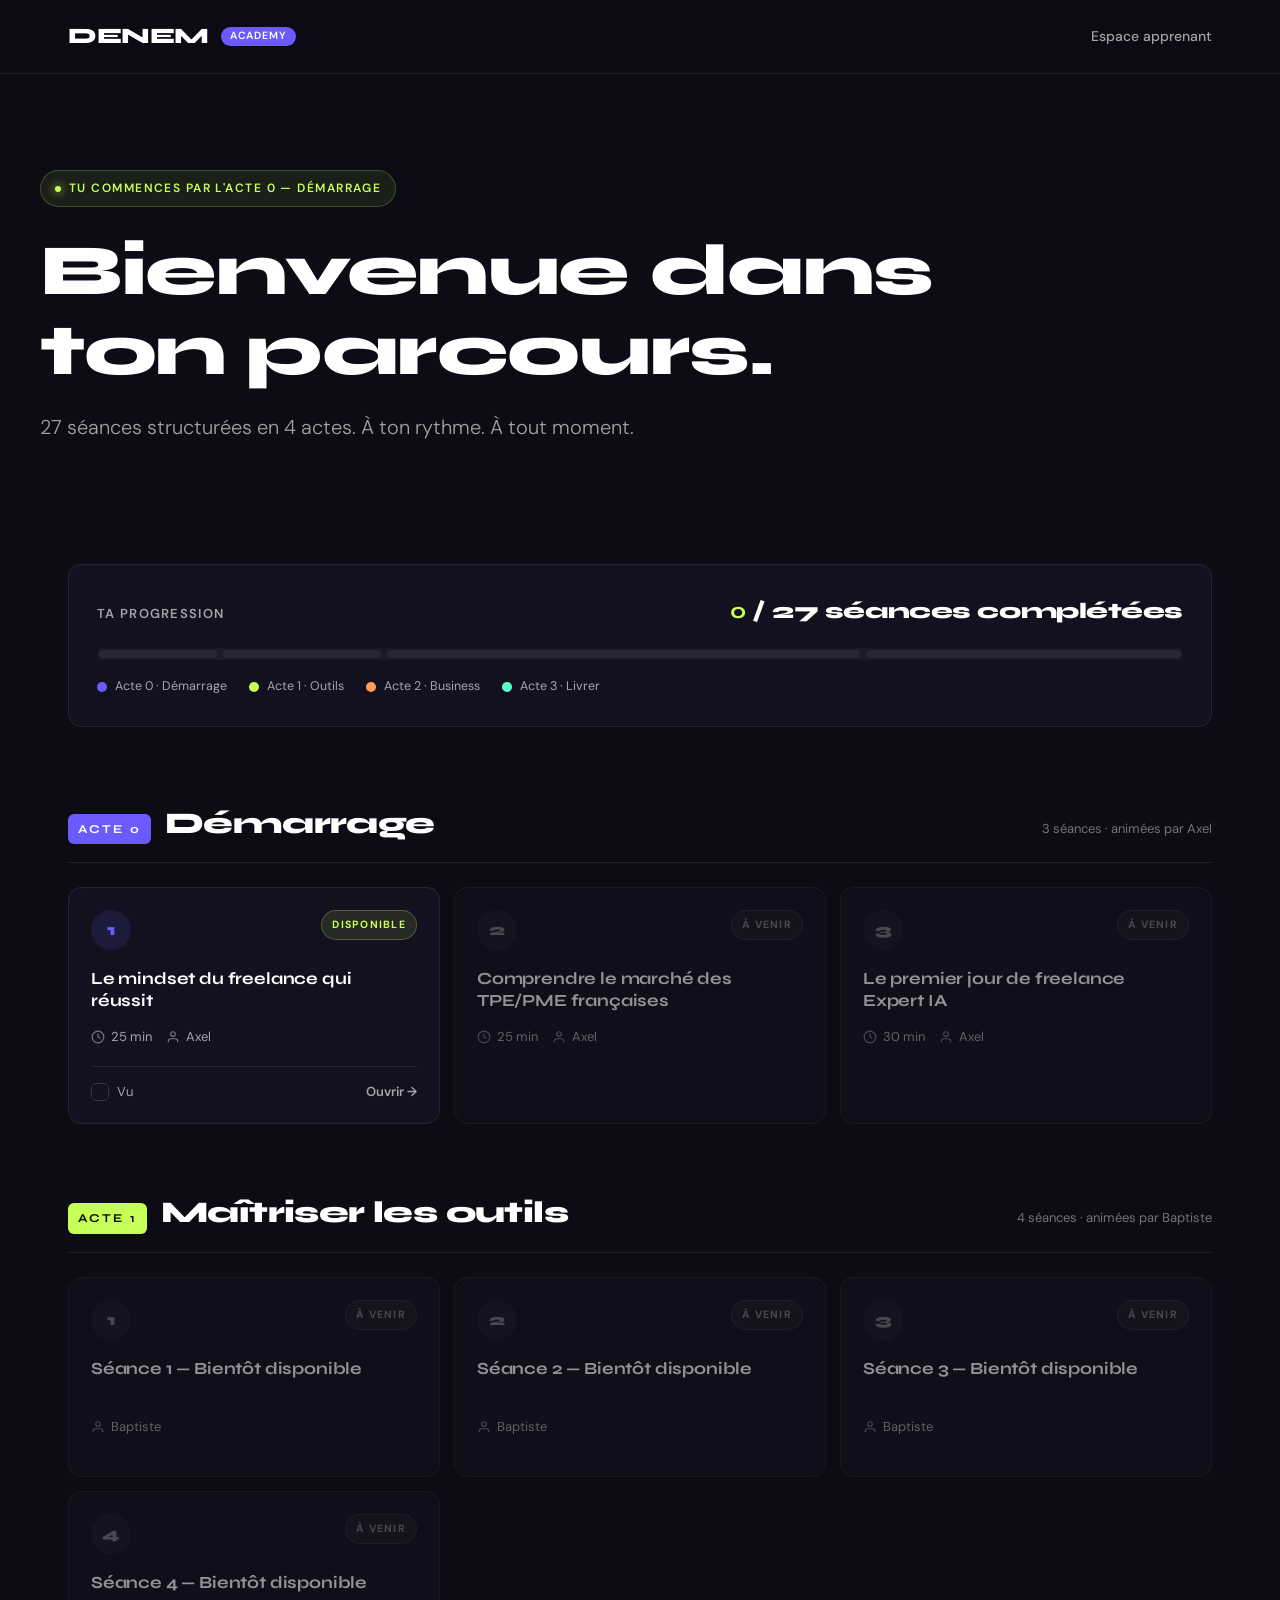
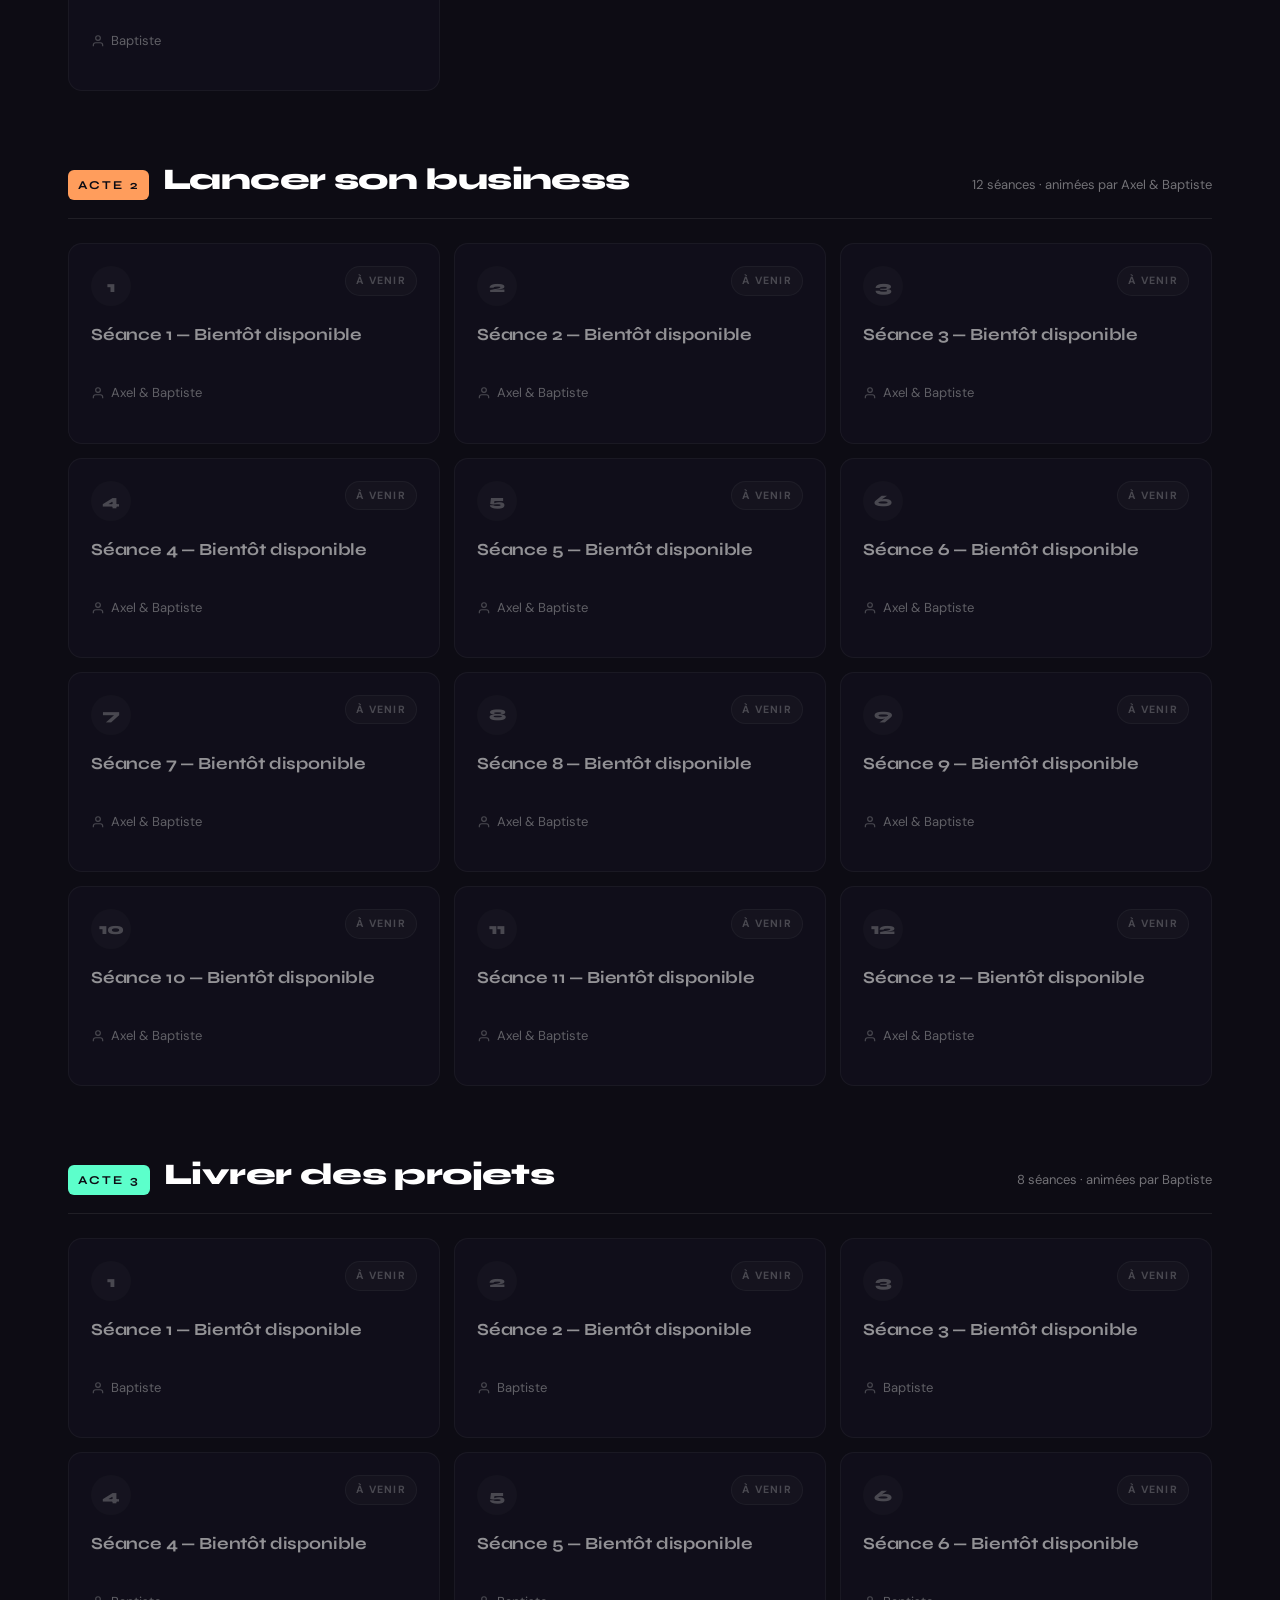
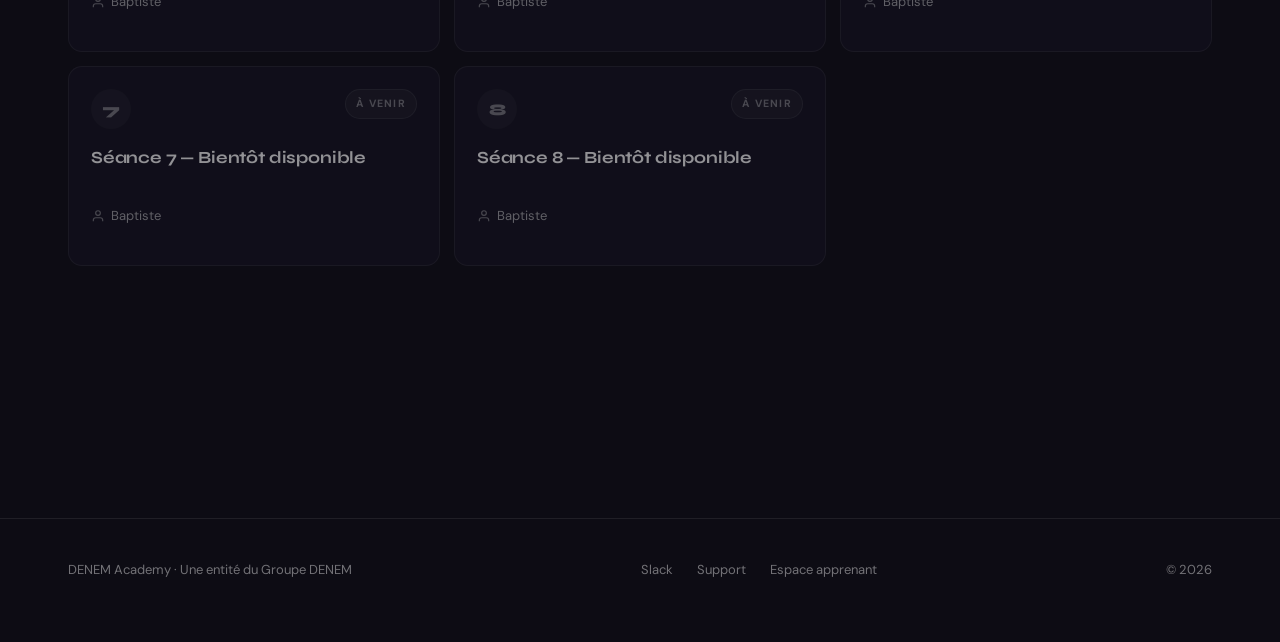
==== index.html @ 11d60295 "Initial site — index + Acte 0 Séance 1 complète - Page d'accueil avec liste des 27 séances et progre" ====
<!DOCTYPE html>
<html lang="fr">
<head>
<meta charset="UTF-8" />
<meta name="viewport" content="width=device-width, initial-scale=1" />
<title>DENEM Academy — Programme de formation Expert IA Freelance</title>
<meta name="description" content="Formation Expert IA Freelance · 27 séances structurées en 4 actes. À ton rythme. À tout moment." />
<link rel="preconnect" href="https://fonts.googleapis.com" />
<link rel="preconnect" href="https://fonts.gstatic.com" crossorigin />
<link rel="stylesheet" href="https://fonts.googleapis.com/css2?family=Syne:wght@700;800&family=DM+Sans:wght@300;400;500;700&display=swap" />
<link rel="stylesheet" href="assets/styles.css" />
</head>
<body>

<header class="site-header">
  <div class="header-inner">
    <a href="./" class="brand">
      <span class="brand-name">DENEM</span>
      <span class="brand-badge">Academy</span>
    </a>
    <nav class="header-nav">
      <a href="#" class="header-link">Espace apprenant</a>
    </nav>
  </div>
</header>

<main>
  <section class="container hero">
    <span class="hero-tag">Tu commences par l'Acte 0 — Démarrage</span>
    <h1>Bienvenue dans ton parcours.</h1>
    <p>27 séances structurées en 4 actes. À ton rythme. À tout moment.</p>
  </section>

  <section class="container">
    <div class="progression fade-up">
      <div class="progression-top">
        <span class="progression-label">Ta progression</span>
        <span class="progression-count" data-progress-counter><strong>0</strong> / 27 séances complétées</span>
      </div>
      <div class="progress-track">
        <div class="progress-segment" data-acte="0"><div class="fill"></div></div>
        <div class="progress-segment" data-acte="1"><div class="fill"></div></div>
        <div class="progress-segment" data-acte="2"><div class="fill"></div></div>
        <div class="progress-segment" data-acte="3"><div class="fill"></div></div>
      </div>
      <div class="progress-legend">
        <span class="legend-item" data-acte="0"><span class="dot"></span>Acte 0 · Démarrage</span>
        <span class="legend-item" data-acte="1"><span class="dot"></span>Acte 1 · Outils</span>
        <span class="legend-item" data-acte="2"><span class="dot"></span>Acte 2 · Business</span>
        <span class="legend-item" data-acte="3"><span class="dot"></span>Acte 3 · Livrer</span>
      </div>
    </div>
  </section>

  <section class="container">

    <!-- ACTE 0 -->
    <div class="acte-section fade-up" data-acte="0">
      <div class="acte-head">
        <div class="acte-head-left">
          <span class="acte-num">Acte 0</span>
          <h2 class="acte-title">Démarrage</h2>
        </div>
        <span class="acte-meta">3 séances · animées par Axel</span>
      </div>
      <div class="seance-grid">

        <a href="seances/acte-0-seance-1.html" class="seance-card" data-status="available" data-acte="0" data-seance-id="acte-0-seance-1">
          <div class="card-top">
            <div class="card-num">1</div>
            <span class="card-status" data-status="available">Disponible</span>
          </div>
          <h3 class="card-title">Le mindset du freelance qui réussit</h3>
          <div class="card-meta">
            <span class="card-meta-item">
              <svg width="14" height="14" viewBox="0 0 24 24" fill="none" stroke="currentColor" stroke-width="2"><circle cx="12" cy="12" r="10"/><polyline points="12 6 12 12 16 14"/></svg>
              25 min
            </span>
            <span class="card-meta-item">
              <svg width="14" height="14" viewBox="0 0 24 24" fill="none" stroke="currentColor" stroke-width="2"><path d="M20 21v-2a4 4 0 0 0-4-4H8a4 4 0 0 0-4 4v2"/><circle cx="12" cy="7" r="4"/></svg>
              Axel
            </span>
          </div>
          <div class="card-foot">
            <label class="card-checkbox">
              <input type="checkbox" data-seance-id="acte-0-seance-1" />
              <span class="checkbox-visual">
                <svg width="11" height="11" viewBox="0 0 24 24" fill="none" stroke="currentColor" stroke-width="3.5" stroke-linecap="round" stroke-linejoin="round"><polyline points="20 6 9 17 4 12"/></svg>
              </span>
              Vu
            </label>
            <span class="card-cta">Ouvrir →</span>
          </div>
        </a>

        <div class="seance-card" data-status="soon" data-acte="0" data-seance-id="acte-0-seance-2">
          <div class="card-top">
            <div class="card-num">2</div>
            <span class="card-status" data-status="soon">À venir</span>
          </div>
          <h3 class="card-title">Comprendre le marché des TPE/PME françaises</h3>
          <div class="card-meta">
            <span class="card-meta-item">
              <svg width="14" height="14" viewBox="0 0 24 24" fill="none" stroke="currentColor" stroke-width="2"><circle cx="12" cy="12" r="10"/><polyline points="12 6 12 12 16 14"/></svg>
              25 min
            </span>
            <span class="card-meta-item">
              <svg width="14" height="14" viewBox="0 0 24 24" fill="none" stroke="currentColor" stroke-width="2"><path d="M20 21v-2a4 4 0 0 0-4-4H8a4 4 0 0 0-4 4v2"/><circle cx="12" cy="7" r="4"/></svg>
              Axel
            </span>
          </div>
        </div>

        <div class="seance-card" data-status="soon" data-acte="0" data-seance-id="acte-0-seance-3">
          <div class="card-top">
            <div class="card-num">3</div>
            <span class="card-status" data-status="soon">À venir</span>
          </div>
          <h3 class="card-title">Le premier jour de freelance Expert IA</h3>
          <div class="card-meta">
            <span class="card-meta-item">
              <svg width="14" height="14" viewBox="0 0 24 24" fill="none" stroke="currentColor" stroke-width="2"><circle cx="12" cy="12" r="10"/><polyline points="12 6 12 12 16 14"/></svg>
              30 min
            </span>
            <span class="card-meta-item">
              <svg width="14" height="14" viewBox="0 0 24 24" fill="none" stroke="currentColor" stroke-width="2"><path d="M20 21v-2a4 4 0 0 0-4-4H8a4 4 0 0 0-4 4v2"/><circle cx="12" cy="7" r="4"/></svg>
              Axel
            </span>
          </div>
        </div>

      </div>
    </div>

    <!-- ACTE 1 -->
    <div class="acte-section fade-up" data-acte="1">
      <div class="acte-head">
        <div class="acte-head-left">
          <span class="acte-num">Acte 1</span>
          <h2 class="acte-title">Maîtriser les outils</h2>
        </div>
        <span class="acte-meta">4 séances · animées par Baptiste</span>
      </div>
      <div class="seance-grid" data-placeholders="acte-1" data-count="4" data-host="Baptiste"></div>
    </div>

    <!-- ACTE 2 -->
    <div class="acte-section fade-up" data-acte="2">
      <div class="acte-head">
        <div class="acte-head-left">
          <span class="acte-num">Acte 2</span>
          <h2 class="acte-title">Lancer son business</h2>
        </div>
        <span class="acte-meta">12 séances · animées par Axel & Baptiste</span>
      </div>
      <div class="seance-grid" data-placeholders="acte-2" data-count="12" data-host="Axel & Baptiste"></div>
    </div>

    <!-- ACTE 3 -->
    <div class="acte-section fade-up" data-acte="3">
      <div class="acte-head">
        <div class="acte-head-left">
          <span class="acte-num">Acte 3</span>
          <h2 class="acte-title">Livrer des projets</h2>
        </div>
        <span class="acte-meta">8 séances · animées par Baptiste</span>
      </div>
      <div class="seance-grid" data-placeholders="acte-3" data-count="8" data-host="Baptiste"></div>
    </div>

  </section>
</main>

<footer class="site-footer">
  <div class="footer-inner">
    <span>DENEM Academy · Une entité du Groupe DENEM</span>
    <nav class="footer-links">
      <a href="#">Slack</a>
      <a href="mailto:contact@denemacademy.fr">Support</a>
      <a href="#">Espace apprenant</a>
    </nav>
    <span>© 2026</span>
  </div>
</footer>

<script>
/* Generate "À venir" placeholder cards for actes 1/2/3 */
(function () {
  const acteData = {
    'acte-1': { actNum: 1 },
    'acte-2': { actNum: 2 },
    'acte-3': { actNum: 3 }
  };
  document.querySelectorAll('[data-placeholders]').forEach((grid) => {
    const key = grid.dataset.placeholders;
    const count = parseInt(grid.dataset.count, 10);
    const host = grid.dataset.host;
    const actNum = acteData[key].actNum;
    let html = '';
    for (let i = 1; i <= count; i++) {
      html += `
      <div class="seance-card" data-status="soon" data-acte="${actNum}" data-seance-id="acte-${actNum}-seance-${i}">
        <div class="card-top">
          <div class="card-num">${i}</div>
          <span class="card-status" data-status="soon">À venir</span>
        </div>
        <h3 class="card-title">Séance ${i} — Bientôt disponible</h3>
        <div class="card-meta">
          <span class="card-meta-item">
            <svg width="14" height="14" viewBox="0 0 24 24" fill="none" stroke="currentColor" stroke-width="2"><path d="M20 21v-2a4 4 0 0 0-4-4H8a4 4 0 0 0-4 4v2"/><circle cx="12" cy="7" r="4"/></svg>
            ${host}
          </span>
        </div>
      </div>`;
    }
    grid.innerHTML = html;
  });
})();
</script>
<script src="assets/script.js"></script>
</body>
</html>
---- assets/styles.css ----
/* =========================================================
   DENEM Academy — Fiches de formation
   Charte : tech premium sombre, éditorial, lisibilité max
   ========================================================= */

:root {
  --bg: #0D0C14;
  --bg-elev: #11101A;
  --card: #13111F;
  --card-hover: #181527;
  --primary: #6B5BFF;
  --primary-soft: rgba(107, 91, 255, 0.12);
  --primary-glow: rgba(107, 91, 255, 0.35);
  --secondary: #C8FF57;
  --orange: #FF9D5C;
  --teal: #5CFFCB;
  --text: #FFFFFF;
  --text-dim: rgba(255, 255, 255, 0.62);
  --text-mute: rgba(255, 255, 255, 0.42);
  --border: rgba(255, 255, 255, 0.08);
  --border-strong: rgba(255, 255, 255, 0.14);

  --acte-0: #6B5BFF;
  --acte-1: #C8FF57;
  --acte-2: #FF9D5C;
  --acte-3: #5CFFCB;

  --radius: 14px;
  --radius-sm: 10px;
  --maxw: 1200px;
  --content-maxw: 760px;
}

* { margin: 0; padding: 0; box-sizing: border-box; }

html { scroll-behavior: smooth; }

body {
  background: var(--bg);
  color: var(--text);
  font-family: 'DM Sans', system-ui, -apple-system, BlinkMacSystemFont, sans-serif;
  font-weight: 400;
  font-size: 16px;
  line-height: 1.7;
  -webkit-font-smoothing: antialiased;
  -moz-osx-font-smoothing: grayscale;
  min-height: 100vh;
}

img { max-width: 100%; display: block; }

a { color: inherit; text-decoration: none; transition: color .2s; }

button { font-family: inherit; cursor: pointer; border: none; background: none; color: inherit; }

h1, h2, h3, h4, h5, h6 {
  font-family: 'Syne', system-ui, sans-serif;
  font-weight: 800;
  letter-spacing: -0.02em;
  line-height: 1.12;
  color: var(--text);
}

::selection { background: var(--primary); color: white; }

/* ----------- HEADER COMMUN ----------- */
.site-header {
  position: sticky;
  top: 0;
  background: rgba(13, 12, 20, 0.78);
  backdrop-filter: saturate(140%) blur(14px);
  -webkit-backdrop-filter: saturate(140%) blur(14px);
  border-bottom: 1px solid var(--border);
  z-index: 50;
}

.header-inner {
  max-width: var(--maxw);
  margin: 0 auto;
  padding: 18px 28px;
  display: flex;
  align-items: center;
  justify-content: space-between;
  gap: 24px;
}

.brand {
  display: flex;
  align-items: center;
  gap: 12px;
  font-family: 'Syne', sans-serif;
  font-weight: 800;
  font-size: 22px;
  letter-spacing: -0.02em;
}

.brand-name { color: var(--text); }

.brand-badge {
  font-family: 'DM Sans', sans-serif;
  background: var(--primary);
  color: white;
  font-size: 10.5px;
  padding: 4px 9px;
  border-radius: 99px;
  font-weight: 600;
  letter-spacing: 0.08em;
  text-transform: uppercase;
  line-height: 1;
}

.header-nav {
  display: flex;
  gap: 28px;
  align-items: center;
}

.header-link {
  font-size: 14px;
  color: var(--text-dim);
  font-weight: 500;
}
.header-link:hover { color: var(--text); }

.breadcrumb {
  font-size: 13px;
  color: var(--text-mute);
  letter-spacing: 0.02em;
}
.breadcrumb .sep { margin: 0 6px; opacity: 0.5; }
.breadcrumb .crumb-current { color: var(--text-dim); }

.back-link {
  font-size: 14px;
  color: var(--text-dim);
  display: inline-flex;
  align-items: center;
  gap: 6px;
  font-weight: 500;
}
.back-link:hover { color: var(--secondary); }

/* ----------- LAYOUT ----------- */
.container {
  max-width: var(--maxw);
  margin: 0 auto;
  padding: 0 28px;
}

main { padding-bottom: 100px; }

/* ============================================================
   PAGE D'ACCUEIL
   ============================================================ */

.hero {
  padding: 96px 0 56px;
}

.hero-tag {
  display: inline-flex;
  align-items: center;
  gap: 8px;
  font-size: 12px;
  font-weight: 600;
  letter-spacing: 0.12em;
  text-transform: uppercase;
  color: var(--secondary);
  background: rgba(200, 255, 87, 0.08);
  border: 1px solid rgba(200, 255, 87, 0.22);
  padding: 7px 14px;
  border-radius: 99px;
  margin-bottom: 24px;
}
.hero-tag::before {
  content: '';
  width: 6px; height: 6px;
  border-radius: 50%;
  background: var(--secondary);
  box-shadow: 0 0 10px var(--secondary);
}

.hero h1 {
  font-size: clamp(40px, 6vw, 72px);
  margin-bottom: 18px;
  max-width: 14ch;
}

.hero p {
  font-size: clamp(17px, 1.6vw, 20px);
  color: var(--text-dim);
  max-width: 50ch;
  font-weight: 300;
}

/* Progression bar */
.progression {
  margin: 64px 0 80px;
  padding: 28px;
  background: var(--card);
  border: 1px solid var(--border);
  border-radius: var(--radius);
}
.progression-top {
  display: flex;
  justify-content: space-between;
  align-items: baseline;
  margin-bottom: 18px;
  flex-wrap: wrap;
  gap: 12px;
}
.progression-label {
  font-size: 13px;
  color: var(--text-dim);
  text-transform: uppercase;
  letter-spacing: 0.1em;
  font-weight: 600;
}
.progression-count {
  font-family: 'Syne', sans-serif;
  font-size: 22px;
  font-weight: 800;
  letter-spacing: -0.02em;
}
.progression-count strong { color: var(--secondary); }

.progress-track {
  display: grid;
  grid-template-columns: 3fr 4fr 12fr 8fr;
  gap: 6px;
  height: 12px;
  border-radius: 99px;
  overflow: hidden;
  background: rgba(255,255,255,0.04);
  padding: 2px;
}
.progress-segment {
  height: 100%;
  border-radius: 99px;
  background: rgba(255,255,255,0.05);
  position: relative;
  overflow: hidden;
}
.progress-segment .fill {
  position: absolute;
  top: 0; left: 0;
  height: 100%;
  width: 0%;
  border-radius: 99px;
  transition: width .6s cubic-bezier(.6,.2,.2,1);
}
.progress-segment[data-acte="0"] .fill { background: var(--acte-0); }
.progress-segment[data-acte="1"] .fill { background: var(--acte-1); }
.progress-segment[data-acte="2"] .fill { background: var(--acte-2); }
.progress-segment[data-acte="3"] .fill { background: var(--acte-3); }

.progress-legend {
  display: flex;
  gap: 22px;
  flex-wrap: wrap;
  margin-top: 16px;
}
.legend-item {
  display: inline-flex;
  align-items: center;
  gap: 8px;
  font-size: 12.5px;
  color: var(--text-dim);
}
.legend-item .dot {
  width: 10px; height: 10px; border-radius: 50%;
}
.legend-item[data-acte="0"] .dot { background: var(--acte-0); }
.legend-item[data-acte="1"] .dot { background: var(--acte-1); }
.legend-item[data-acte="2"] .dot { background: var(--acte-2); }
.legend-item[data-acte="3"] .dot { background: var(--acte-3); }

/* Section acte */
.acte-section {
  margin-bottom: 72px;
}

.acte-head {
  display: flex;
  align-items: baseline;
  justify-content: space-between;
  margin-bottom: 24px;
  flex-wrap: wrap;
  gap: 12px;
  padding-bottom: 18px;
  border-bottom: 1px solid var(--border);
}

.acte-head-left {
  display: flex;
  align-items: baseline;
  gap: 14px;
  flex-wrap: wrap;
}

.acte-num {
  font-family: 'Syne', sans-serif;
  font-size: 12px;
  font-weight: 700;
  letter-spacing: 0.18em;
  text-transform: uppercase;
  padding: 5px 10px;
  border-radius: 6px;
  color: var(--bg);
}
.acte-section[data-acte="0"] .acte-num { background: var(--acte-0); color: white; }
.acte-section[data-acte="1"] .acte-num { background: var(--acte-1); color: var(--bg); }
.acte-section[data-acte="2"] .acte-num { background: var(--acte-2); color: var(--bg); }
.acte-section[data-acte="3"] .acte-num { background: var(--acte-3); color: var(--bg); }

.acte-title {
  font-size: clamp(22px, 2.6vw, 30px);
  font-weight: 800;
}
.acte-meta {
  font-size: 13px;
  color: var(--text-mute);
}

/* Cards */
.seance-grid {
  display: grid;
  grid-template-columns: repeat(auto-fill, minmax(310px, 1fr));
  gap: 14px;
}

.seance-card {
  position: relative;
  display: block;
  background: var(--card);
  border: 1px solid var(--border);
  border-radius: var(--radius);
  padding: 22px 22px 20px;
  transition: transform .25s cubic-bezier(.4,0,.2,1), border-color .25s, background .25s;
  overflow: hidden;
}

.seance-card[data-status="available"]:hover {
  transform: translateY(-3px);
  border-color: var(--border-strong);
  background: var(--card-hover);
}
.seance-card[data-status="available"]:hover .card-num {
  background: var(--primary);
  color: white;
  box-shadow: 0 0 28px var(--primary-glow);
}

.seance-card[data-status="soon"] {
  opacity: 0.55;
  cursor: not-allowed;
}

.card-top {
  display: flex;
  justify-content: space-between;
  align-items: flex-start;
  margin-bottom: 18px;
  gap: 12px;
}

.card-num {
  width: 40px;
  height: 40px;
  border-radius: 50%;
  display: inline-flex;
  align-items: center;
  justify-content: center;
  background: var(--primary-soft);
  color: var(--primary);
  font-family: 'Syne', sans-serif;
  font-weight: 800;
  font-size: 16px;
  flex-shrink: 0;
  transition: all .25s;
}
.seance-card[data-status="soon"] .card-num {
  background: rgba(255,255,255,0.04);
  color: var(--text-mute);
}

.card-status {
  font-size: 10.5px;
  font-weight: 700;
  letter-spacing: 0.12em;
  text-transform: uppercase;
  padding: 5px 10px;
  border-radius: 99px;
  white-space: nowrap;
}
.card-status[data-status="available"] {
  background: rgba(200, 255, 87, 0.10);
  color: var(--secondary);
  border: 1px solid rgba(200, 255, 87, 0.25);
}
.card-status[data-status="soon"] {
  background: rgba(255, 255, 255, 0.04);
  color: var(--text-mute);
  border: 1px solid var(--border);
}

.card-title {
  font-size: 17px;
  font-weight: 700;
  font-family: 'Syne', sans-serif;
  letter-spacing: -0.01em;
  line-height: 1.3;
  margin-bottom: 14px;
  min-height: 44px;
}

.card-meta {
  display: flex;
  gap: 14px;
  font-size: 13px;
  color: var(--text-dim);
  margin-bottom: 18px;
  align-items: center;
  flex-wrap: wrap;
}
.card-meta-item {
  display: inline-flex;
  align-items: center;
  gap: 6px;
}
.card-meta-item svg { opacity: 0.7; flex-shrink: 0; }

.card-foot {
  display: flex;
  justify-content: space-between;
  align-items: center;
  padding-top: 14px;
  border-top: 1px solid var(--border);
}

.card-checkbox {
  display: inline-flex;
  align-items: center;
  gap: 8px;
  font-size: 13px;
  color: var(--text-dim);
  cursor: pointer;
  user-select: none;
  transition: color .2s;
}
.card-checkbox:hover { color: var(--text); }
.card-checkbox input { display: none; }
.checkbox-visual {
  width: 18px; height: 18px;
  border-radius: 5px;
  border: 1.5px solid var(--border-strong);
  display: inline-flex;
  align-items: center;
  justify-content: center;
  transition: all .2s;
}
.checkbox-visual svg {
  opacity: 0; transform: scale(0.5);
  transition: all .2s;
  stroke: var(--bg);
}
.card-checkbox input:checked + .checkbox-visual {
  background: var(--secondary);
  border-color: var(--secondary);
}
.card-checkbox input:checked + .checkbox-visual svg {
  opacity: 1; transform: scale(1);
}
.card-checkbox.is-checked { color: var(--secondary); }

.card-cta {
  font-size: 13px;
  font-weight: 600;
  color: var(--text-dim);
  display: inline-flex;
  align-items: center;
  gap: 5px;
  transition: color .2s, transform .2s;
}
.seance-card[data-status="available"]:hover .card-cta {
  color: var(--secondary);
  transform: translateX(2px);
}

/* ============================================================
   FOOTER
   ============================================================ */
.site-footer {
  border-top: 1px solid var(--border);
  padding: 40px 0 60px;
  margin-top: 80px;
}
.footer-inner {
  max-width: var(--maxw);
  margin: 0 auto;
  padding: 0 28px;
  display: flex;
  justify-content: space-between;
  align-items: center;
  gap: 24px;
  flex-wrap: wrap;
  font-size: 13px;
  color: var(--text-mute);
}
.footer-links {
  display: flex;
  gap: 24px;
}
.footer-links a:hover { color: var(--text); }

/* ============================================================
   PAGE SÉANCE
   ============================================================ */

.seance-hero {
  padding: 64px 0 40px;
}

.seance-acte-tag {
  display: inline-block;
  font-family: 'Syne', sans-serif;
  font-size: 12px;
  font-weight: 700;
  letter-spacing: 0.18em;
  text-transform: uppercase;
  color: var(--bg);
  background: var(--secondary);
  padding: 6px 12px;
  border-radius: 6px;
  margin-bottom: 20px;
}

.seance-hero h1 {
  font-size: clamp(34px, 5vw, 56px);
  margin-bottom: 18px;
  max-width: 22ch;
}

.seance-accroche {
  font-size: clamp(17px, 1.5vw, 20px);
  color: var(--text-dim);
  font-weight: 300;
  max-width: 60ch;
  font-style: italic;
  line-height: 1.5;
  border-left: 3px solid var(--primary);
  padding-left: 18px;
  margin: 24px 0 32px;
}

.seance-meta-row {
  display: flex;
  gap: 28px;
  flex-wrap: wrap;
  font-size: 14px;
  color: var(--text-dim);
  margin-bottom: 28px;
}
.seance-meta-row .item {
  display: inline-flex;
  align-items: center;
  gap: 8px;
}
.seance-meta-row .label {
  text-transform: uppercase;
  letter-spacing: 0.1em;
  font-size: 11px;
  font-weight: 600;
  color: var(--text-mute);
}

.cta-btn {
  display: inline-flex;
  align-items: center;
  gap: 10px;
  background: var(--primary);
  color: white;
  font-weight: 600;
  font-size: 16px;
  padding: 16px 28px;
  border-radius: 12px;
  transition: transform .2s, box-shadow .2s, background .2s;
}
.cta-btn:hover {
  transform: translateY(-2px);
  box-shadow: 0 12px 32px var(--primary-glow);
  background: #7a6cff;
}
.cta-btn svg { flex-shrink: 0; }

/* Player vidéo */
.video-wrap {
  margin: 40px 0 60px;
  border-radius: 16px;
  overflow: hidden;
  background: var(--card);
  border: 1px solid var(--border);
  position: relative;
  aspect-ratio: 16 / 9;
}
.video-wrap iframe {
  width: 100%;
  height: 100%;
  border: 0;
}
.video-placeholder {
  width: 100%; height: 100%;
  display: flex;
  flex-direction: column;
  align-items: center;
  justify-content: center;
  gap: 14px;
  color: var(--text-dim);
  background: linear-gradient(135deg, #13111F 0%, #1d1830 100%);
}
.video-placeholder .play-icon {
  width: 72px; height: 72px;
  border-radius: 50%;
  background: var(--primary);
  display: flex;
  align-items: center;
  justify-content: center;
  box-shadow: 0 0 60px var(--primary-glow);
}
.video-placeholder p { font-size: 14px; }

/* Layout séance avec sidebar */
.seance-layout {
  display: grid;
  grid-template-columns: 1fr 280px;
  gap: 80px;
  align-items: start;
}

.seance-content { min-width: 0; }

/* Typographie de la fiche */
.fiche {
  max-width: var(--content-maxw);
  font-size: 17px;
  line-height: 1.78;
}

.fiche > * + * { margin-top: 1.4em; }

.fiche h2 {
  font-size: clamp(26px, 3vw, 34px);
  margin-top: 2.4em;
  margin-bottom: 0.6em;
  scroll-margin-top: 100px;
  position: relative;
  padding-top: 0.4em;
}
.fiche h2::before {
  content: '';
  position: absolute;
  top: 0;
  left: 0;
  width: 32px;
  height: 3px;
  background: var(--primary);
  border-radius: 99px;
}

.fiche h3 {
  font-size: 20px;
  margin-top: 1.8em;
  margin-bottom: 0.5em;
  color: var(--text);
}

.fiche p {
  color: rgba(255,255,255,0.86);
}

.fiche strong {
  color: var(--text);
  font-weight: 700;
}

.fiche em { font-style: italic; color: var(--text); }

.fiche a {
  color: var(--secondary);
  text-decoration: underline;
  text-decoration-color: rgba(200, 255, 87, 0.35);
  text-underline-offset: 3px;
}
.fiche a:hover { text-decoration-color: var(--secondary); }

.fiche blockquote {
  border-left: 3px solid var(--primary);
  background: var(--primary-soft);
  padding: 18px 24px;
  margin: 1.6em 0;
  border-radius: 0 10px 10px 0;
  font-size: 17px;
  color: var(--text);
  font-style: normal;
}
.fiche blockquote p { color: var(--text); }

.fiche ul, .fiche ol {
  padding-left: 0;
  list-style: none;
}
.fiche ul li, .fiche ol li {
  position: relative;
  padding-left: 28px;
  margin-top: 0.5em;
}
.fiche ul li::before {
  content: '';
  position: absolute;
  left: 6px;
  top: 0.78em;
  width: 8px; height: 8px;
  background: var(--secondary);
  border-radius: 2px;
  transform: rotate(45deg);
}
.fiche ol { counter-reset: olcount; }
.fiche ol li {
  counter-increment: olcount;
}
.fiche ol li::before {
  content: counter(olcount);
  position: absolute;
  left: 0;
  top: 0;
  width: 22px; height: 22px;
  background: var(--primary);
  color: white;
  font-family: 'Syne', sans-serif;
  font-weight: 700;
  font-size: 12px;
  border-radius: 50%;
  display: flex;
  align-items: center;
  justify-content: center;
  margin-top: 0.25em;
}

.fiche hr {
  border: none;
  height: 1px;
  background: var(--border);
  margin: 2.4em 0;
}

.fiche table {
  width: 100%;
  border-collapse: separate;
  border-spacing: 0;
  margin: 1.6em 0;
  background: var(--card);
  border: 1px solid var(--border);
  border-radius: 12px;
  overflow: hidden;
  font-size: 15px;
}
.fiche thead {
  background: rgba(107, 91, 255, 0.08);
}
.fiche th {
  padding: 14px 18px;
  text-align: left;
  font-family: 'Syne', sans-serif;
  font-weight: 700;
  font-size: 13px;
  text-transform: uppercase;
  letter-spacing: 0.06em;
  color: var(--text);
  border-bottom: 1px solid var(--border);
}
.fiche td {
  padding: 14px 18px;
  border-bottom: 1px solid var(--border);
  color: rgba(255,255,255,0.82);
  vertical-align: top;
}
.fiche tbody tr:last-child td { border-bottom: none; }
.fiche tbody tr:hover td { background: rgba(255,255,255,0.02); }

.fiche code {
  font-family: 'JetBrains Mono', ui-monospace, monospace;
  font-size: 0.9em;
  background: rgba(107, 91, 255, 0.12);
  color: #b9aeff;
  padding: 2px 7px;
  border-radius: 5px;
}

/* Encadré "À retenir" */
.fiche .callout-retenir {
  background: var(--card);
  border: 1px solid rgba(107, 91, 255, 0.3);
  border-left: 4px solid var(--primary);
  border-radius: 12px;
  padding: 26px 28px;
  margin: 1.8em 0;
  position: relative;
}
.fiche .callout-retenir::before {
  content: 'À retenir';
  position: absolute;
  top: -12px;
  left: 22px;
  background: var(--bg);
  color: var(--primary);
  font-family: 'Syne', sans-serif;
  font-weight: 800;
  font-size: 12px;
  text-transform: uppercase;
  letter-spacing: 0.14em;
  padding: 0 10px;
}
.fiche .callout-retenir h2 {
  display: none;
}

/* Encadré "Exercice" */
.fiche .callout-exercice {
  background: linear-gradient(180deg, rgba(255, 157, 92, 0.05), rgba(255, 157, 92, 0.02));
  border: 1px solid rgba(255, 157, 92, 0.28);
  border-left: 4px solid var(--orange);
  border-radius: 12px;
  padding: 26px 28px;
  margin: 1.8em 0;
  position: relative;
}
.fiche .callout-exercice::before {
  content: 'Exercice';
  position: absolute;
  top: -12px;
  left: 22px;
  background: var(--bg);
  color: var(--orange);
  font-family: 'Syne', sans-serif;
  font-weight: 800;
  font-size: 12px;
  text-transform: uppercase;
  letter-spacing: 0.14em;
  padding: 0 10px;
}
.fiche .callout-exercice h2 {
  display: none;
}

/* ----------- SIDEBAR séance ----------- */
.seance-sidebar {
  position: sticky;
  top: 100px;
  align-self: start;
}

.toc {
  background: var(--card);
  border: 1px solid var(--border);
  border-radius: var(--radius);
  padding: 22px;
  margin-bottom: 18px;
}
.toc-title {
  font-family: 'Syne', sans-serif;
  font-size: 11px;
  font-weight: 700;
  letter-spacing: 0.18em;
  text-transform: uppercase;
  color: var(--text-mute);
  margin-bottom: 14px;
}
.toc ul {
  list-style: none;
  padding: 0;
  display: flex;
  flex-direction: column;
  gap: 2px;
}
.toc a {
  display: block;
  font-size: 13.5px;
  color: var(--text-dim);
  padding: 7px 0 7px 14px;
  border-left: 2px solid transparent;
  transition: all .15s;
  line-height: 1.4;
}
.toc a:hover {
  color: var(--text);
  border-left-color: var(--border-strong);
}
.toc a.active {
  color: var(--secondary);
  border-left-color: var(--secondary);
  font-weight: 500;
}

.sidebar-actions {
  background: var(--card);
  border: 1px solid var(--border);
  border-radius: var(--radius);
  padding: 18px;
  display: flex;
  flex-direction: column;
  gap: 10px;
}

.sidebar-btn {
  display: flex;
  align-items: center;
  justify-content: space-between;
  gap: 10px;
  padding: 12px 14px;
  background: rgba(255,255,255,0.03);
  border: 1px solid var(--border);
  border-radius: 10px;
  font-size: 13.5px;
  font-weight: 500;
  color: var(--text-dim);
  width: 100%;
  text-align: left;
  transition: all .2s;
  cursor: pointer;
}
.sidebar-btn:hover {
  background: rgba(255,255,255,0.06);
  color: var(--text);
  border-color: var(--border-strong);
}
.sidebar-btn .left {
  display: inline-flex; align-items: center; gap: 10px;
}
.sidebar-btn svg { flex-shrink: 0; }

.btn-mark-seen {
  background: var(--primary-soft);
  border-color: rgba(107, 91, 255, 0.25);
  color: var(--text);
}
.btn-mark-seen:hover {
  background: rgba(107, 91, 255, 0.18);
  border-color: var(--primary);
}
.btn-mark-seen.is-seen {
  background: rgba(200, 255, 87, 0.10);
  border-color: var(--secondary);
  color: var(--secondary);
}
.btn-mark-seen.is-seen .check-icon {
  opacity: 1;
}
.btn-mark-seen .check-icon { opacity: 0; transition: opacity .25s; }

/* ----------- NAV BAS séance ----------- */
.seance-nav {
  margin-top: 80px;
  padding-top: 32px;
  border-top: 1px solid var(--border);
  display: grid;
  grid-template-columns: 1fr 1fr;
  gap: 16px;
}
.nav-card {
  background: var(--card);
  border: 1px solid var(--border);
  border-radius: var(--radius);
  padding: 22px;
  display: flex;
  flex-direction: column;
  gap: 6px;
  transition: all .2s;
}
.nav-card:hover {
  border-color: var(--primary);
  background: var(--card-hover);
  transform: translateY(-2px);
}
.nav-card[data-disabled="true"] {
  opacity: 0.4;
  pointer-events: none;
}
.nav-direction {
  font-size: 11px;
  font-weight: 600;
  text-transform: uppercase;
  letter-spacing: 0.14em;
  color: var(--text-mute);
}
.nav-card-title {
  font-family: 'Syne', sans-serif;
  font-weight: 700;
  font-size: 15px;
  color: var(--text);
}
.nav-next { text-align: right; align-items: flex-end; }

/* ----------- ANIMATIONS ----------- */
.fade-up {
  opacity: 0;
  transform: translateY(16px);
  transition: opacity .7s cubic-bezier(.4,0,.2,1), transform .7s cubic-bezier(.4,0,.2,1);
}
.fade-up.in {
  opacity: 1;
  transform: translateY(0);
}

@keyframes pulse-check {
  0% { transform: scale(1); }
  40% { transform: scale(1.18); }
  100% { transform: scale(1); }
}
.checkbox-visual.just-checked {
  animation: pulse-check .35s cubic-bezier(.5,1.6,.5,1);
}

/* ----------- RESPONSIVE ----------- */
@media (max-width: 920px) {
  .seance-layout {
    grid-template-columns: 1fr;
    gap: 40px;
  }
  .seance-sidebar {
    position: static;
    order: 2;
  }
  .toc { display: none; }
}

@media (max-width: 640px) {
  .header-inner { padding: 14px 18px; }
  .container { padding: 0 18px; }
  .footer-inner { padding: 0 18px; flex-direction: column; align-items: flex-start; }

  .hero { padding: 56px 0 32px; }
  .progression { padding: 22px 18px; margin: 40px 0 56px; }
  .progression-count { font-size: 18px; }

  .acte-section { margin-bottom: 56px; }
  .acte-head { flex-direction: column; align-items: flex-start; gap: 8px; }

  .seance-grid { grid-template-columns: 1fr; }

  .seance-hero { padding: 40px 0 28px; }
  .seance-meta-row { gap: 18px; flex-direction: column; align-items: flex-start; }

  .fiche { font-size: 16px; }
  .fiche table {
    display: block;
    overflow-x: auto;
    white-space: nowrap;
  }

  .seance-nav { grid-template-columns: 1fr; }
  .nav-next { text-align: left; align-items: flex-start; }
}
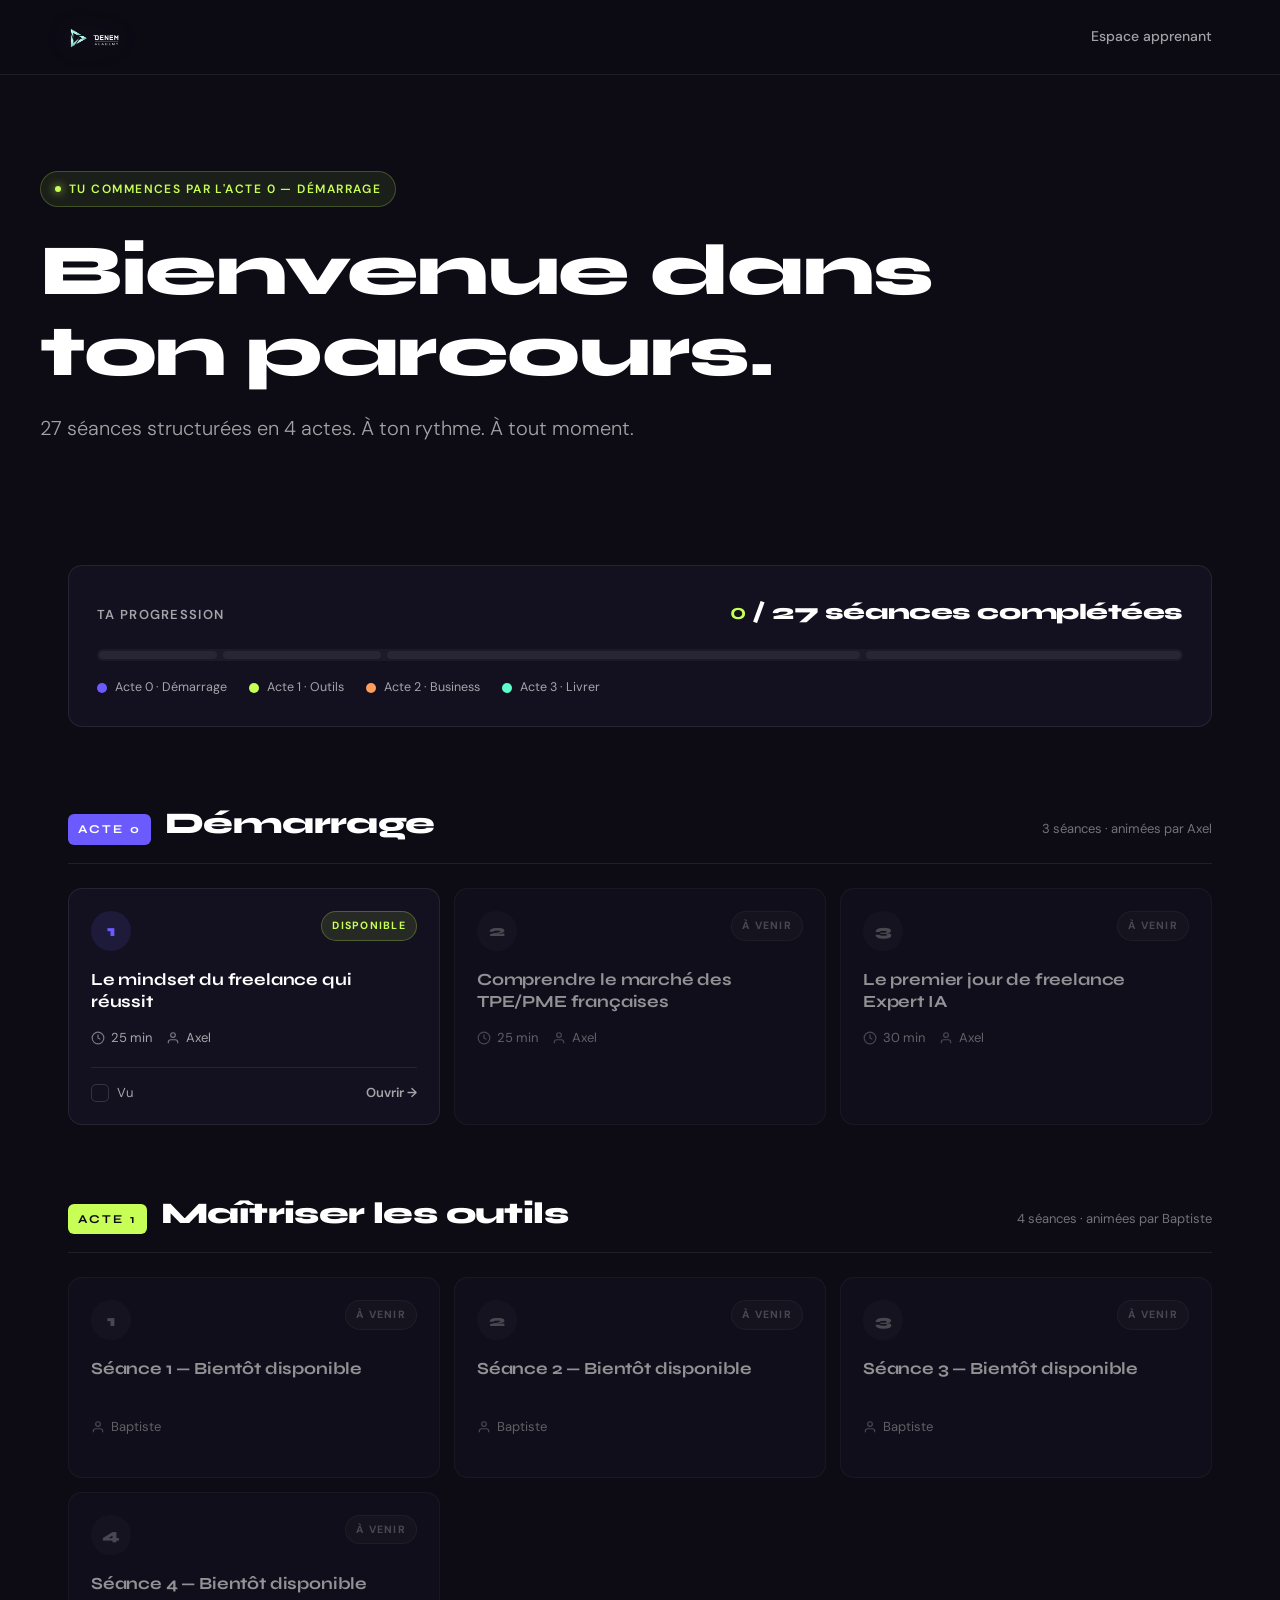
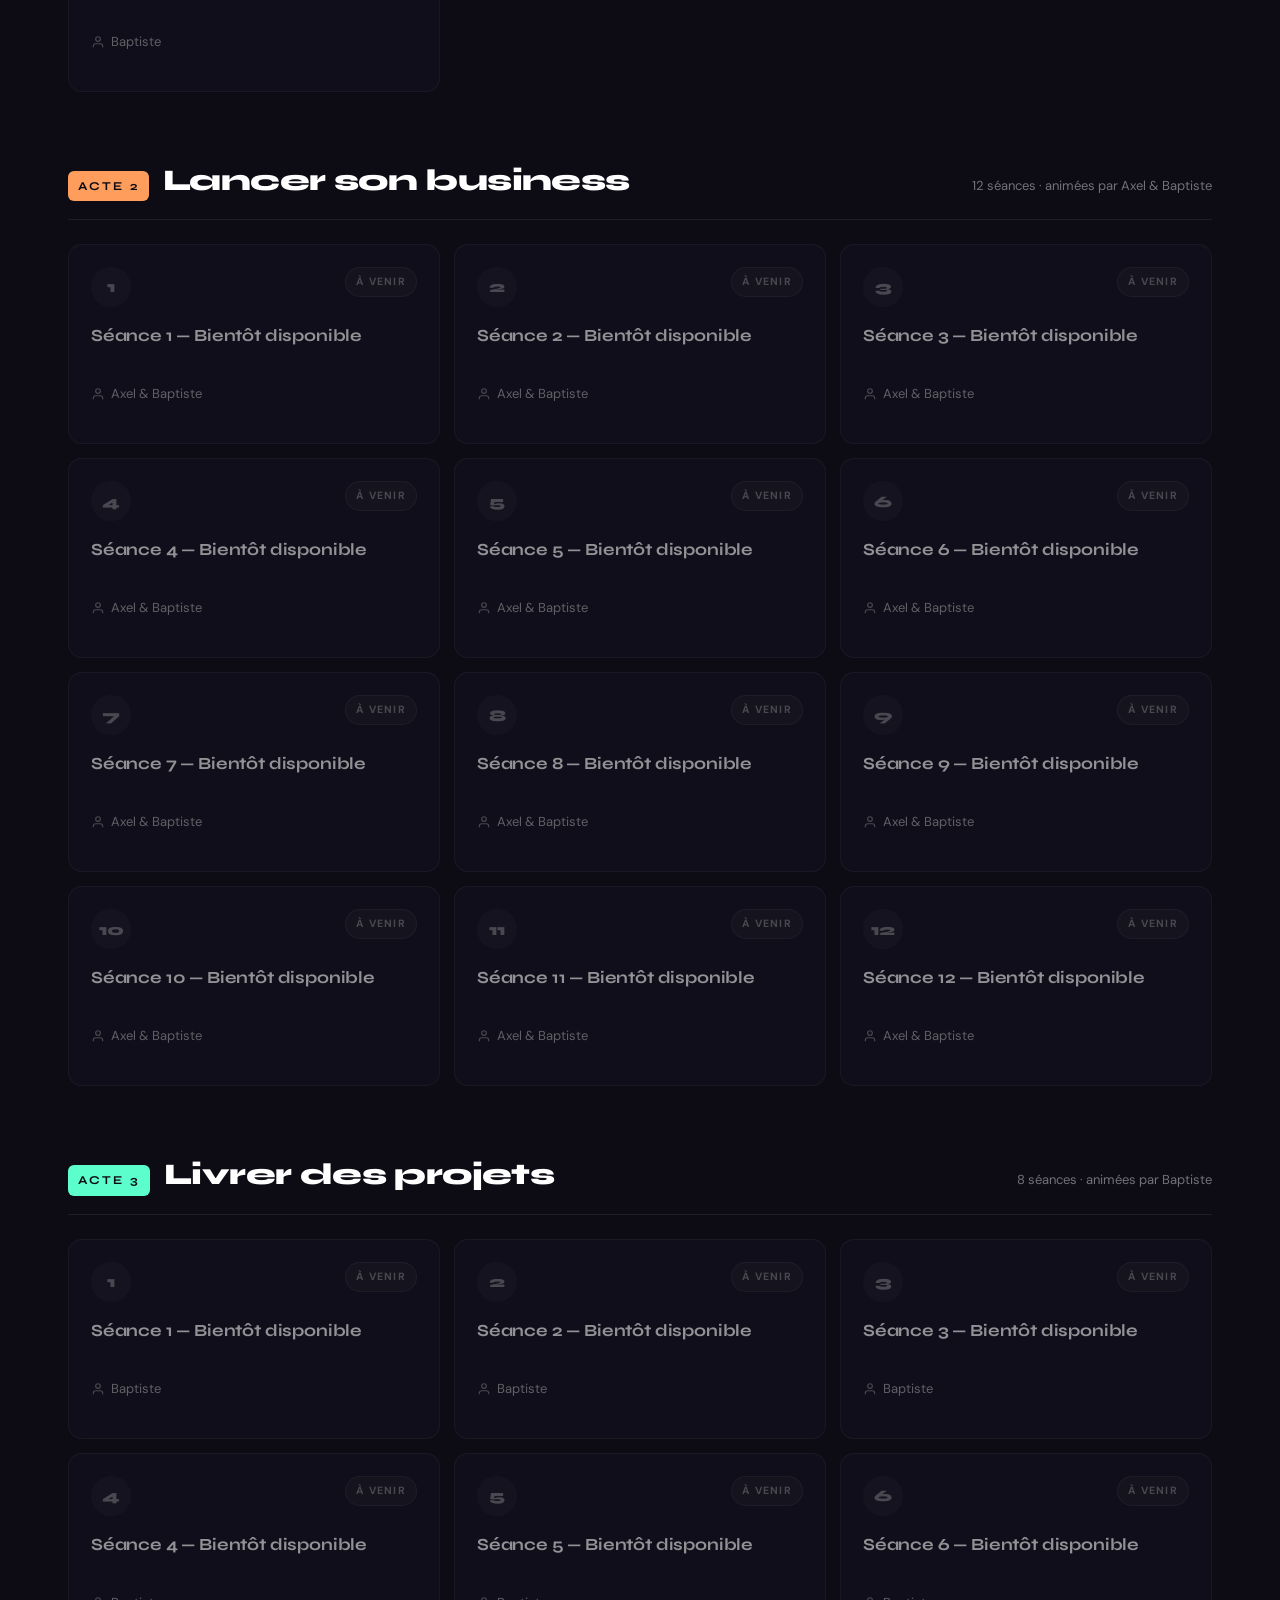
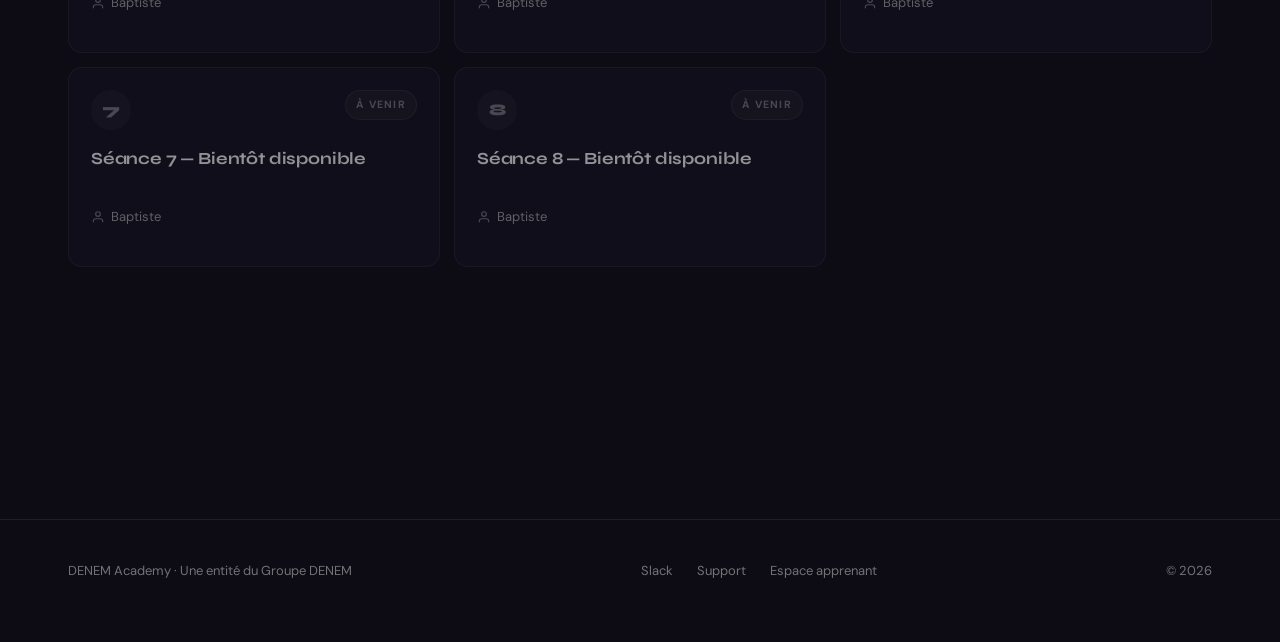
==== commit ec235784: "Remplace le logo texte par le logo officiel DENEM Academy (PNG transparent) Co-Authored-By: Claude O" ====
--- a/index.html
+++ b/index.html
@@ -14,9 +14,8 @@
 
 <header class="site-header">
   <div class="header-inner">
-    <a href="./" class="brand">
-      <span class="brand-name">DENEM</span>
-      <span class="brand-badge">Academy</span>
+    <a href="./" class="brand" aria-label="DENEM Academy — Accueil">
+      <img src="assets/logo.png" alt="DENEM Academy" class="brand-logo" />
     </a>
     <nav class="header-nav">
       <a href="#" class="header-link">Espace apprenant</a>
--- a/assets/styles.css
+++ b/assets/styles.css
@@ -88,25 +88,20 @@
   display: flex;
   align-items: center;
   gap: 12px;
-  font-family: 'Syne', sans-serif;
-  font-weight: 800;
-  font-size: 22px;
-  letter-spacing: -0.02em;
-}
-
-.brand-name { color: var(--text); }
-
-.brand-badge {
-  font-family: 'DM Sans', sans-serif;
-  background: var(--primary);
-  color: white;
-  font-size: 10.5px;
-  padding: 4px 9px;
-  border-radius: 99px;
-  font-weight: 600;
-  letter-spacing: 0.08em;
-  text-transform: uppercase;
-  line-height: 1;
+  text-decoration: none;
+  transition: opacity .2s, transform .2s;
+}
+.brand:hover { opacity: 0.85; transform: translateY(-1px); }
+
+.brand-logo {
+  display: block;
+  height: 38px;
+  width: auto;
+  filter: drop-shadow(0 0 14px rgba(107, 91, 255, 0.18));
+}
+
+@media (max-width: 640px) {
+  .brand-logo { height: 32px; }
 }
 
 .header-nav {
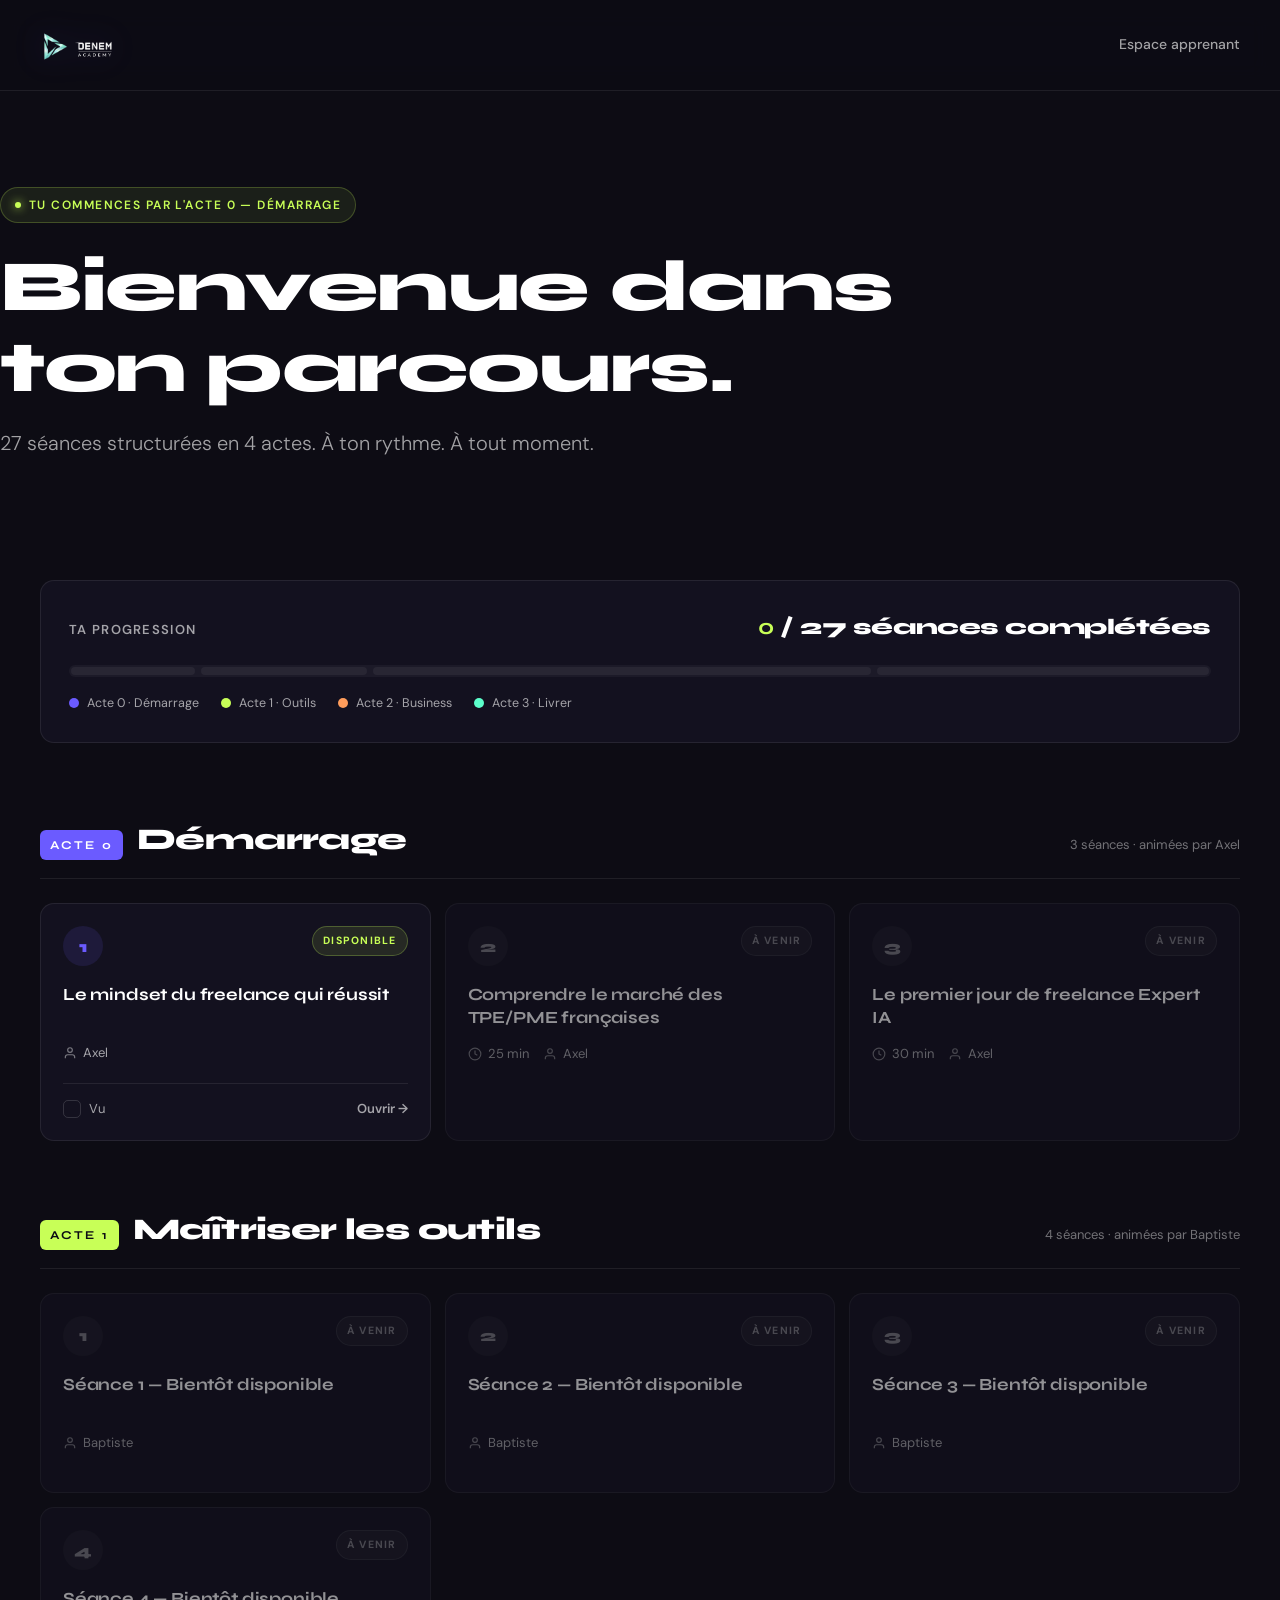
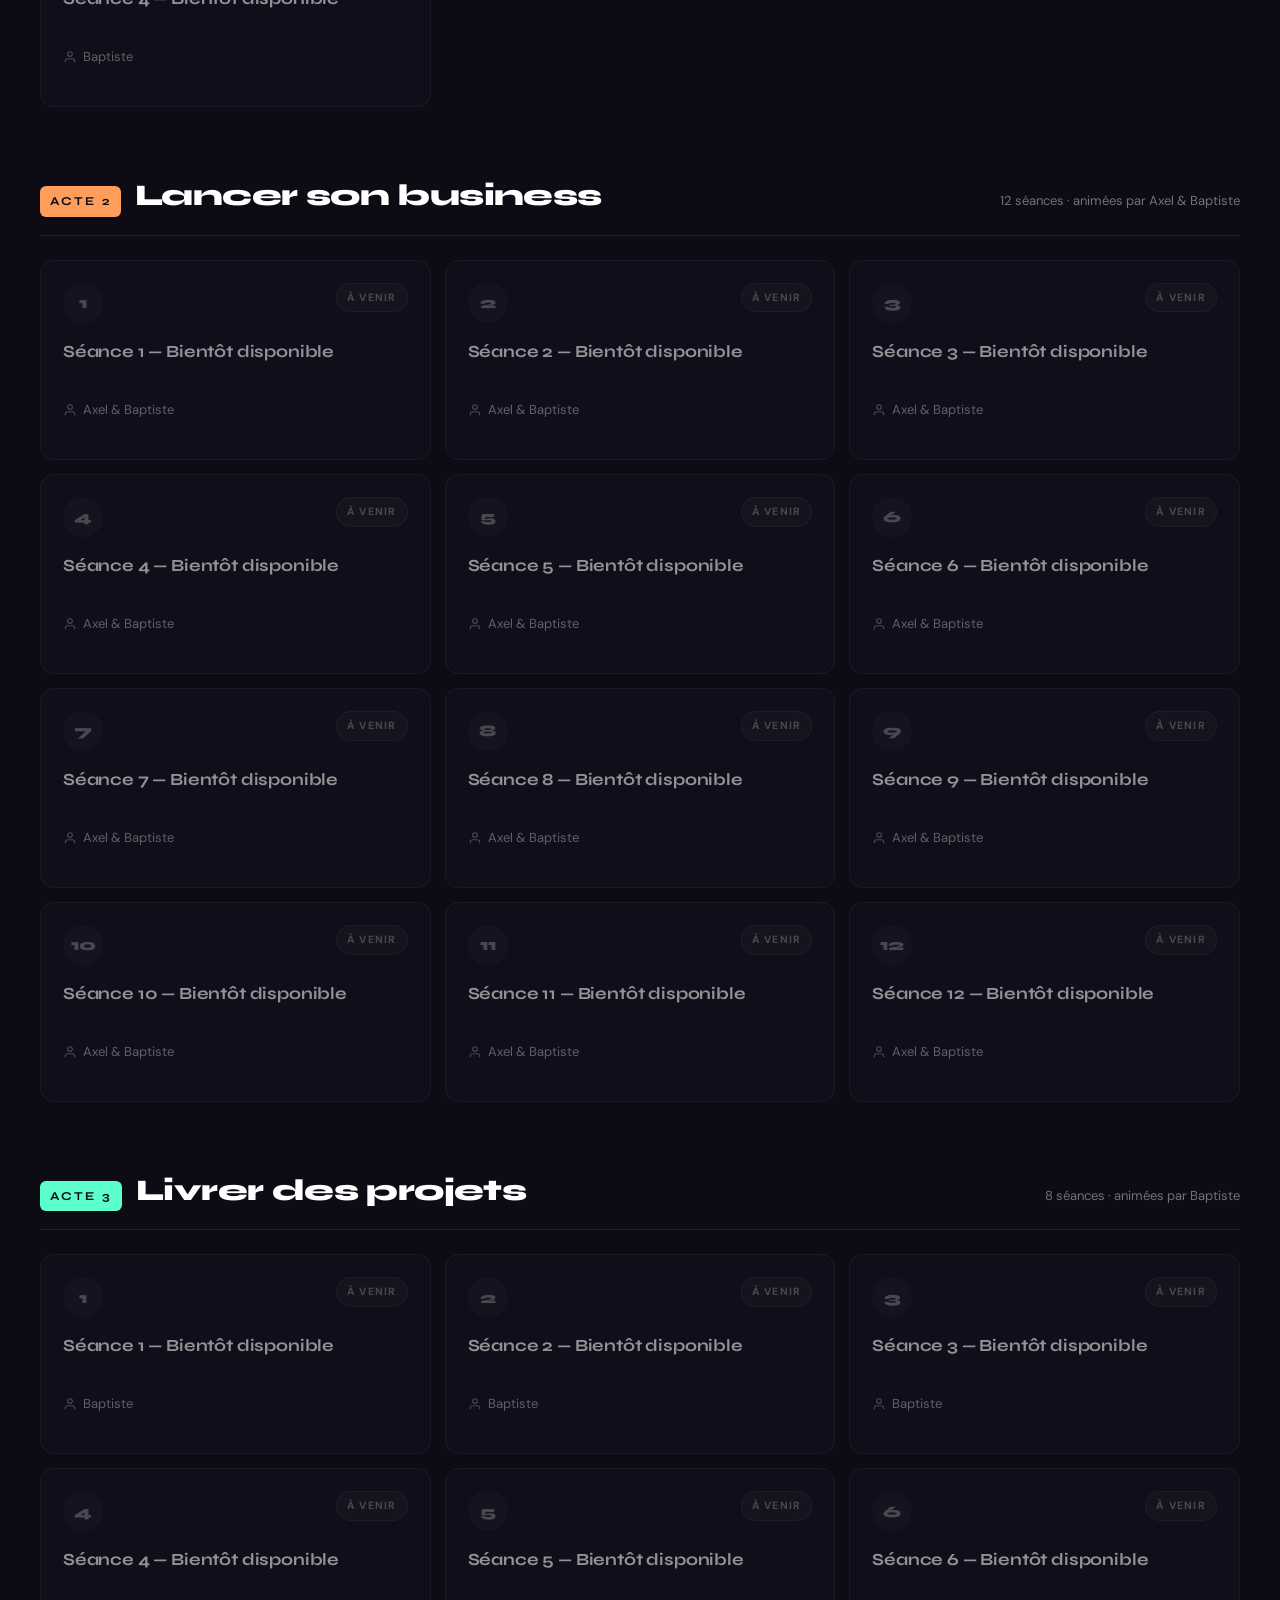
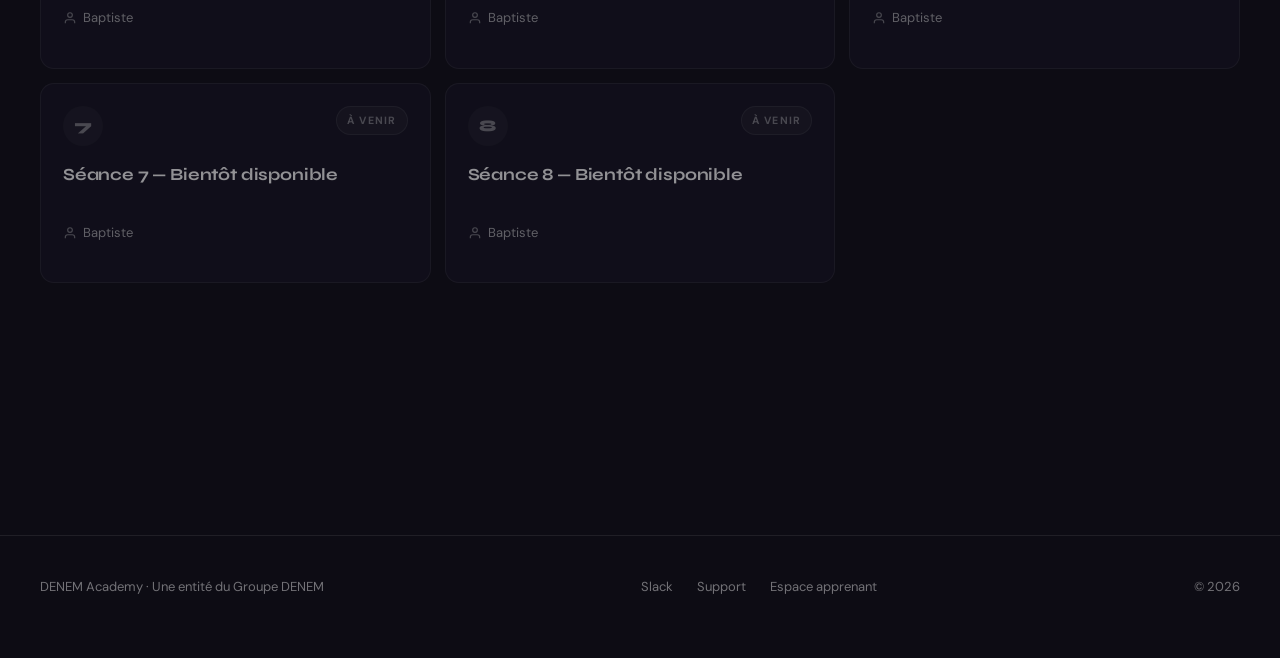
==== commit 473e545e: "Retire la durée (25 min) de la séance 1 — page séance + carte accueil Co-Authored-By: Claude Opus 4." ====
--- a/index.html
+++ b/index.html
@@ -71,10 +71,6 @@
           </div>
           <h3 class="card-title">Le mindset du freelance qui réussit</h3>
           <div class="card-meta">
-            <span class="card-meta-item">
-              <svg width="14" height="14" viewBox="0 0 24 24" fill="none" stroke="currentColor" stroke-width="2"><circle cx="12" cy="12" r="10"/><polyline points="12 6 12 12 16 14"/></svg>
-              25 min
-            </span>
             <span class="card-meta-item">
               <svg width="14" height="14" viewBox="0 0 24 24" fill="none" stroke="currentColor" stroke-width="2"><path d="M20 21v-2a4 4 0 0 0-4-4H8a4 4 0 0 0-4 4v2"/><circle cx="12" cy="7" r="4"/></svg>
               Axel
--- a/assets/styles.css
+++ b/assets/styles.css
@@ -27,9 +27,11 @@
 
   --radius: 14px;
   --radius-sm: 10px;
-  --maxw: 1200px;
+  --maxw: 1280px;
   --content-maxw: 760px;
 }
+
+html, body { overflow-x: hidden; }
 
 * { margin: 0; padding: 0; box-sizing: border-box; }
 
@@ -77,7 +79,7 @@
 .header-inner {
   max-width: var(--maxw);
   margin: 0 auto;
-  padding: 18px 28px;
+  padding: 18px clamp(18px, 3.5vw, 40px);
   display: flex;
   align-items: center;
   justify-content: space-between;
@@ -95,13 +97,13 @@
 
 .brand-logo {
   display: block;
-  height: 38px;
+  height: clamp(44px, 4.2vw, 56px);
   width: auto;
-  filter: drop-shadow(0 0 14px rgba(107, 91, 255, 0.18));
+  filter: drop-shadow(0 0 16px rgba(107, 91, 255, 0.22));
 }
 
 @media (max-width: 640px) {
-  .brand-logo { height: 32px; }
+  .brand-logo { height: 40px; }
 }
 
 .header-nav {
@@ -139,7 +141,7 @@
 .container {
   max-width: var(--maxw);
   margin: 0 auto;
-  padding: 0 28px;
+  padding: 0 clamp(18px, 3.5vw, 40px);
 }
 
 main { padding-bottom: 100px; }
@@ -493,7 +495,7 @@
 .footer-inner {
   max-width: var(--maxw);
   margin: 0 auto;
-  padding: 0 28px;
+  padding: 0 clamp(18px, 3.5vw, 40px);
   display: flex;
   justify-content: space-between;
   align-items: center;
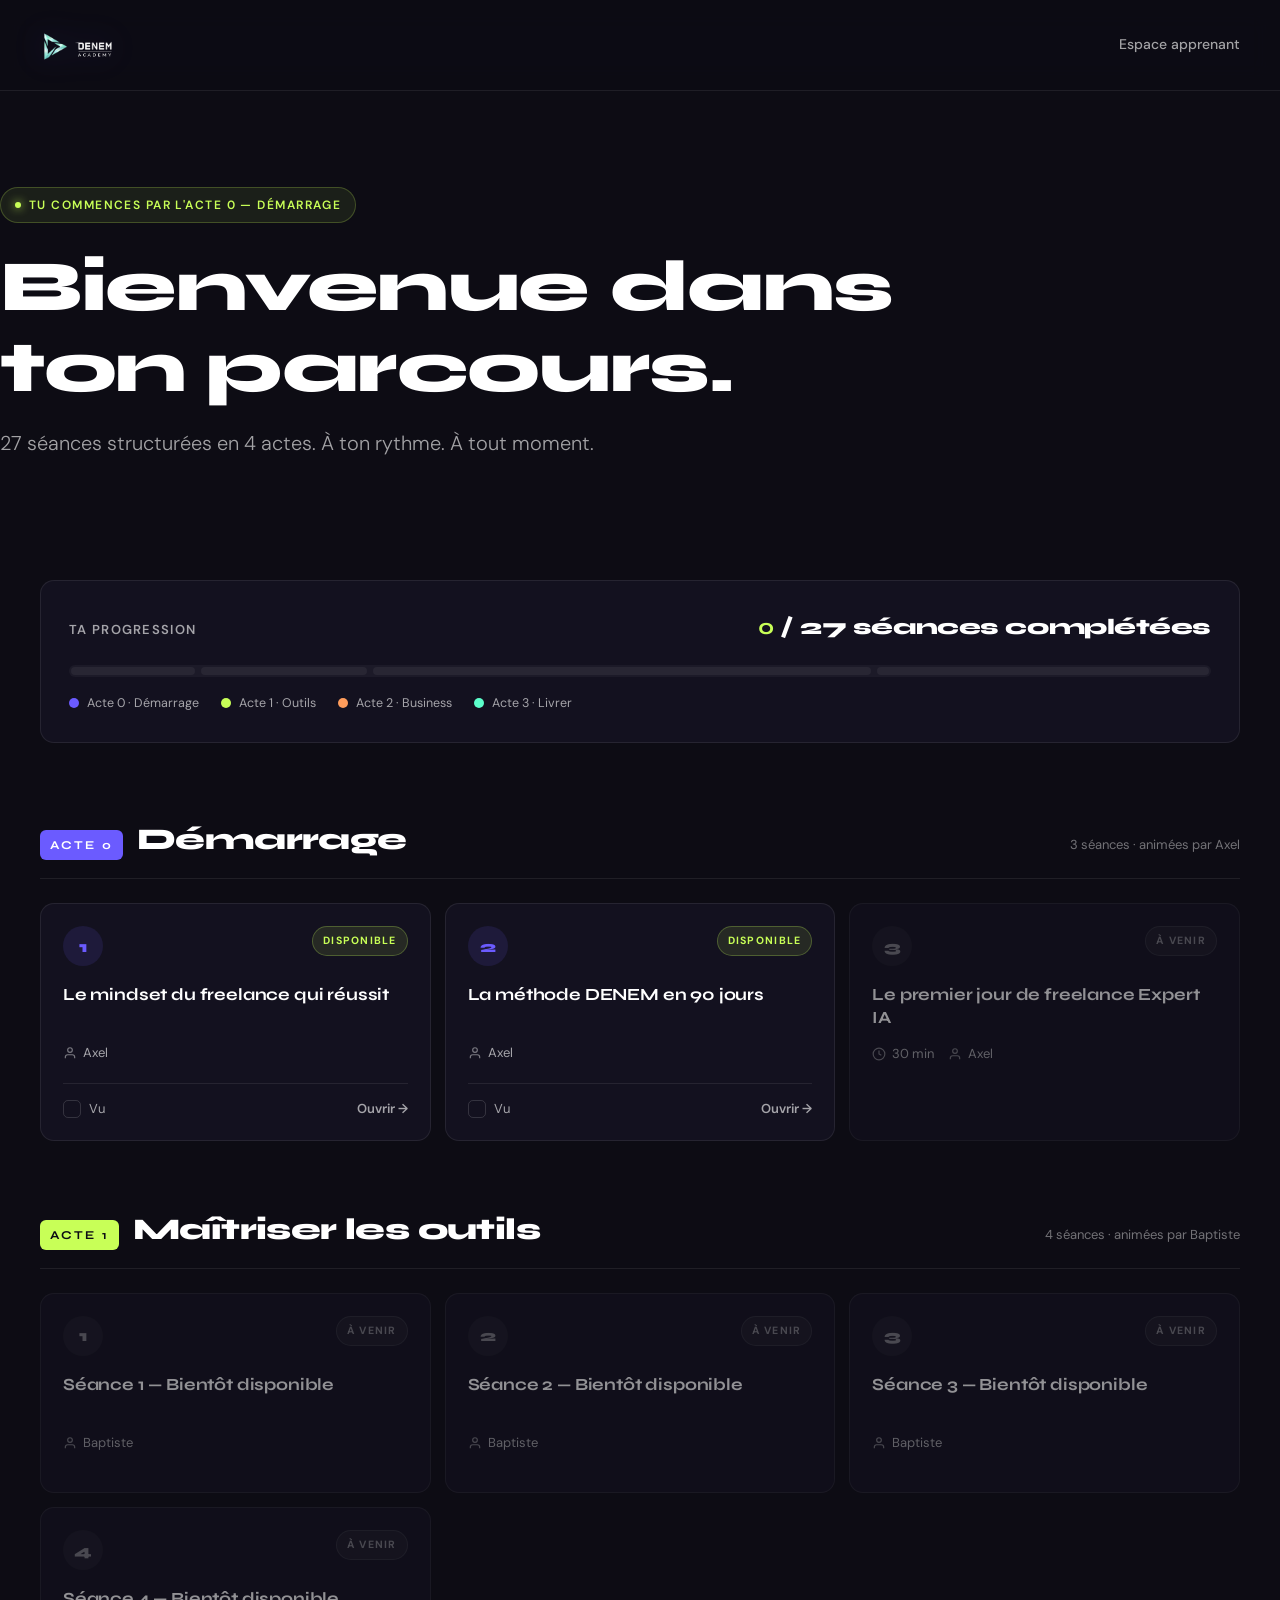
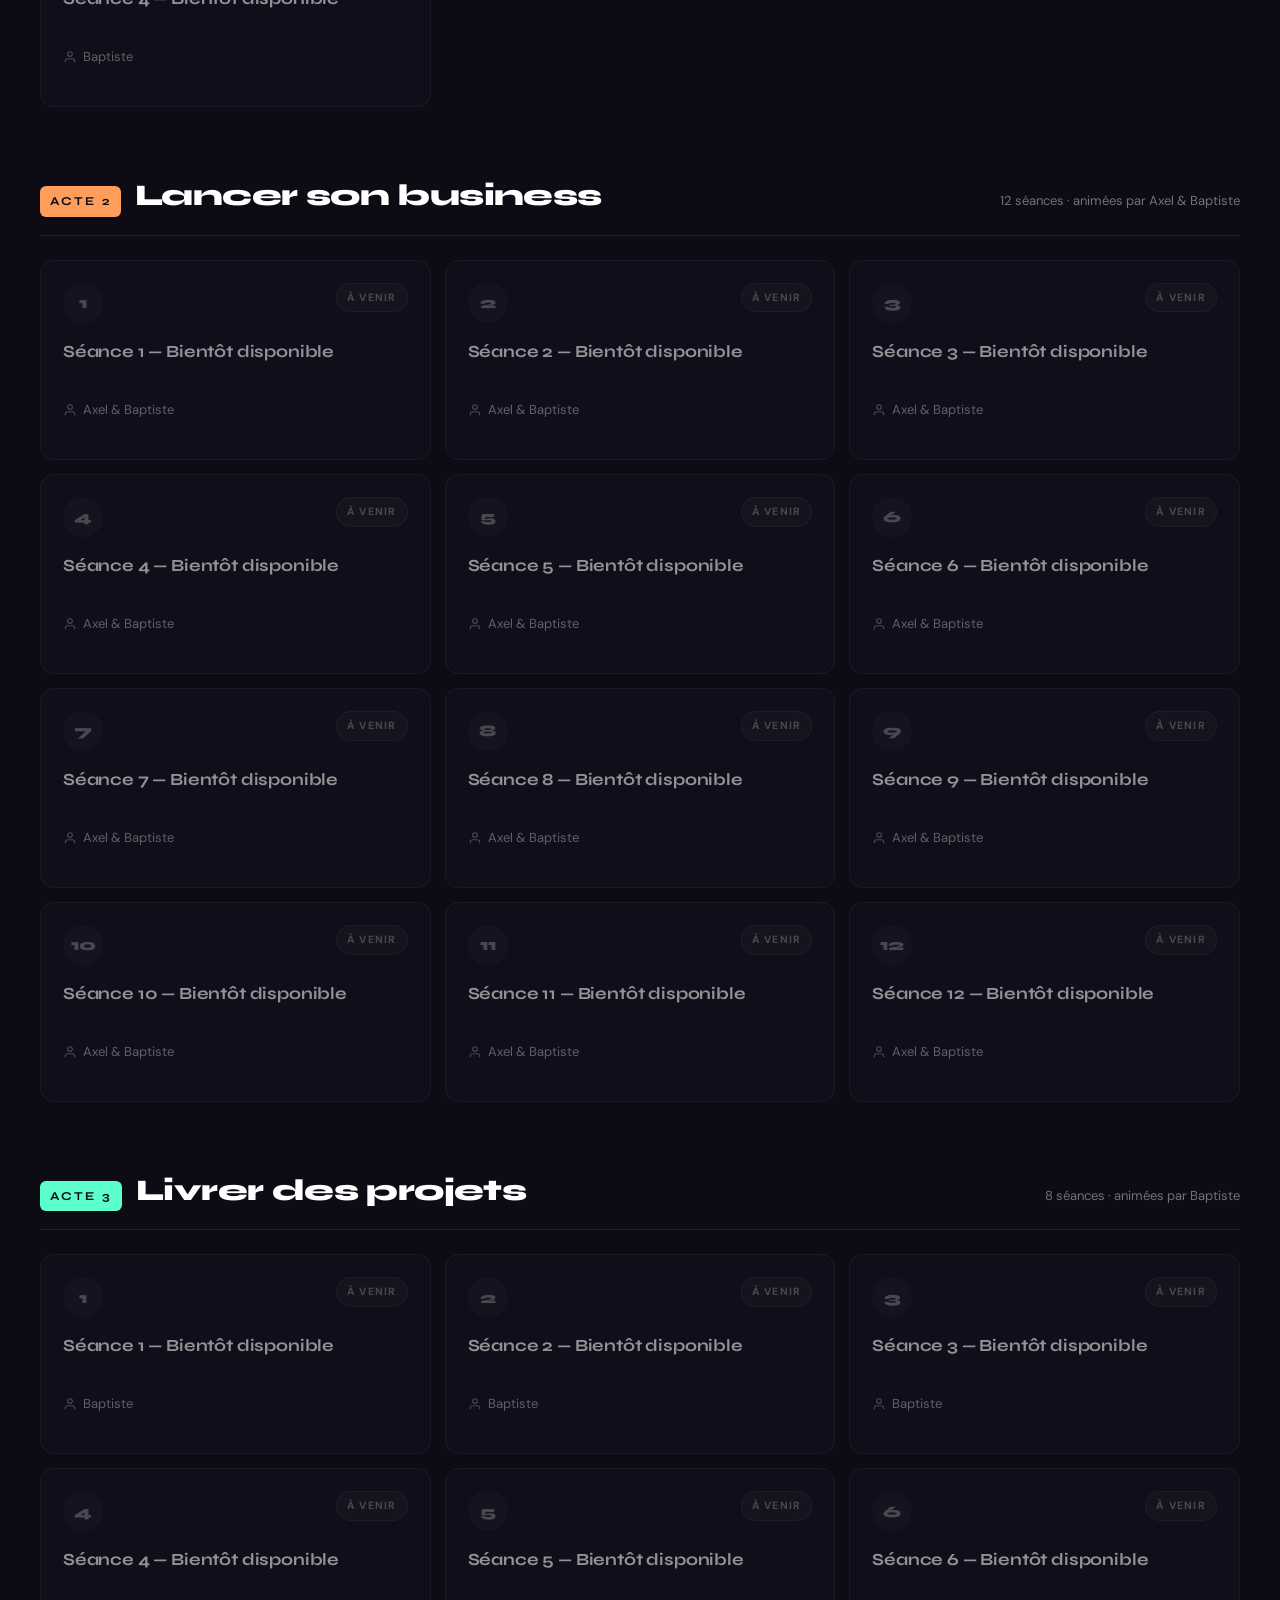
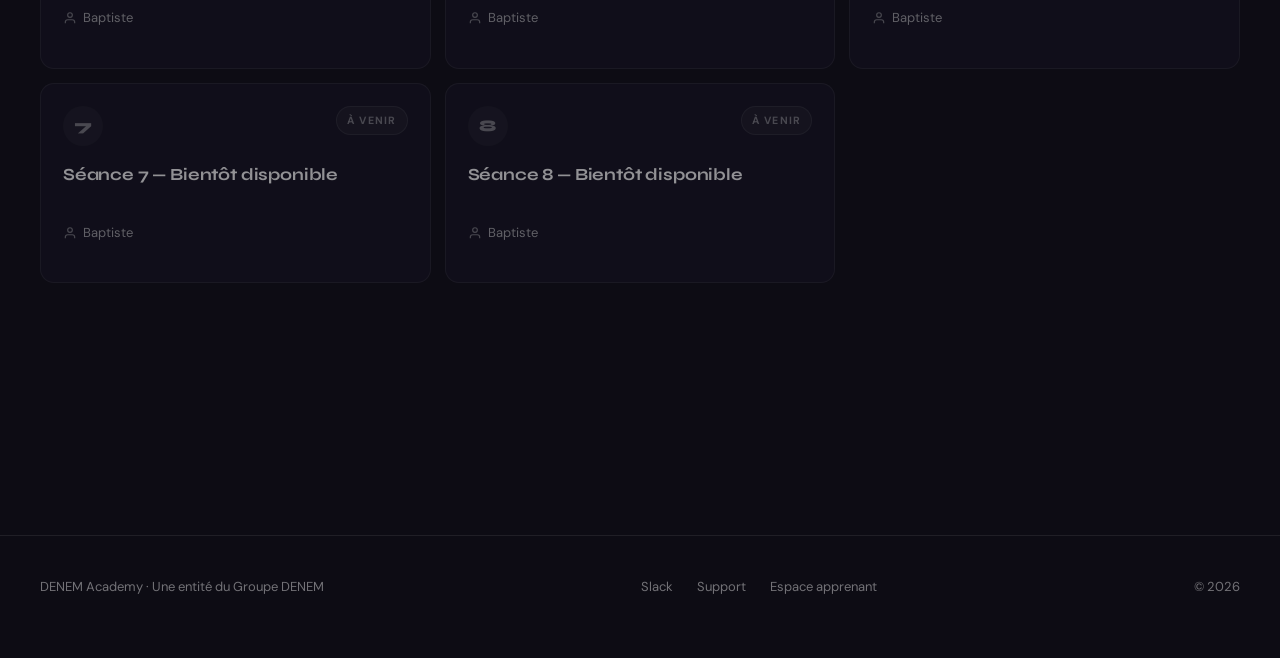
==== commit aa8a6bd5: "Séance 2 — La méthode DENEM en 90 jours (page bespoke complète) - 4 cartes actes colorées (violet/li" ====
--- a/index.html
+++ b/index.html
@@ -88,23 +88,29 @@
           </div>
         </a>
 
-        <div class="seance-card" data-status="soon" data-acte="0" data-seance-id="acte-0-seance-2">
+        <a href="seances/acte-0-seance-2.html" class="seance-card" data-status="available" data-acte="0" data-seance-id="acte-0-seance-2">
           <div class="card-top">
             <div class="card-num">2</div>
-            <span class="card-status" data-status="soon">À venir</span>
-          </div>
-          <h3 class="card-title">Comprendre le marché des TPE/PME françaises</h3>
+            <span class="card-status" data-status="available">Disponible</span>
+          </div>
+          <h3 class="card-title">La méthode DENEM en 90 jours</h3>
           <div class="card-meta">
-            <span class="card-meta-item">
-              <svg width="14" height="14" viewBox="0 0 24 24" fill="none" stroke="currentColor" stroke-width="2"><circle cx="12" cy="12" r="10"/><polyline points="12 6 12 12 16 14"/></svg>
-              25 min
-            </span>
             <span class="card-meta-item">
               <svg width="14" height="14" viewBox="0 0 24 24" fill="none" stroke="currentColor" stroke-width="2"><path d="M20 21v-2a4 4 0 0 0-4-4H8a4 4 0 0 0-4 4v2"/><circle cx="12" cy="7" r="4"/></svg>
               Axel
             </span>
           </div>
-        </div>
+          <div class="card-foot">
+            <label class="card-checkbox">
+              <input type="checkbox" data-seance-id="acte-0-seance-2" />
+              <span class="checkbox-visual">
+                <svg width="11" height="11" viewBox="0 0 24 24" fill="none" stroke="currentColor" stroke-width="3.5" stroke-linecap="round" stroke-linejoin="round"><polyline points="20 6 9 17 4 12"/></svg>
+              </span>
+              Vu
+            </label>
+            <span class="card-cta">Ouvrir →</span>
+          </div>
+        </a>
 
         <div class="seance-card" data-status="soon" data-acte="0" data-seance-id="acte-0-seance-3">
           <div class="card-top">
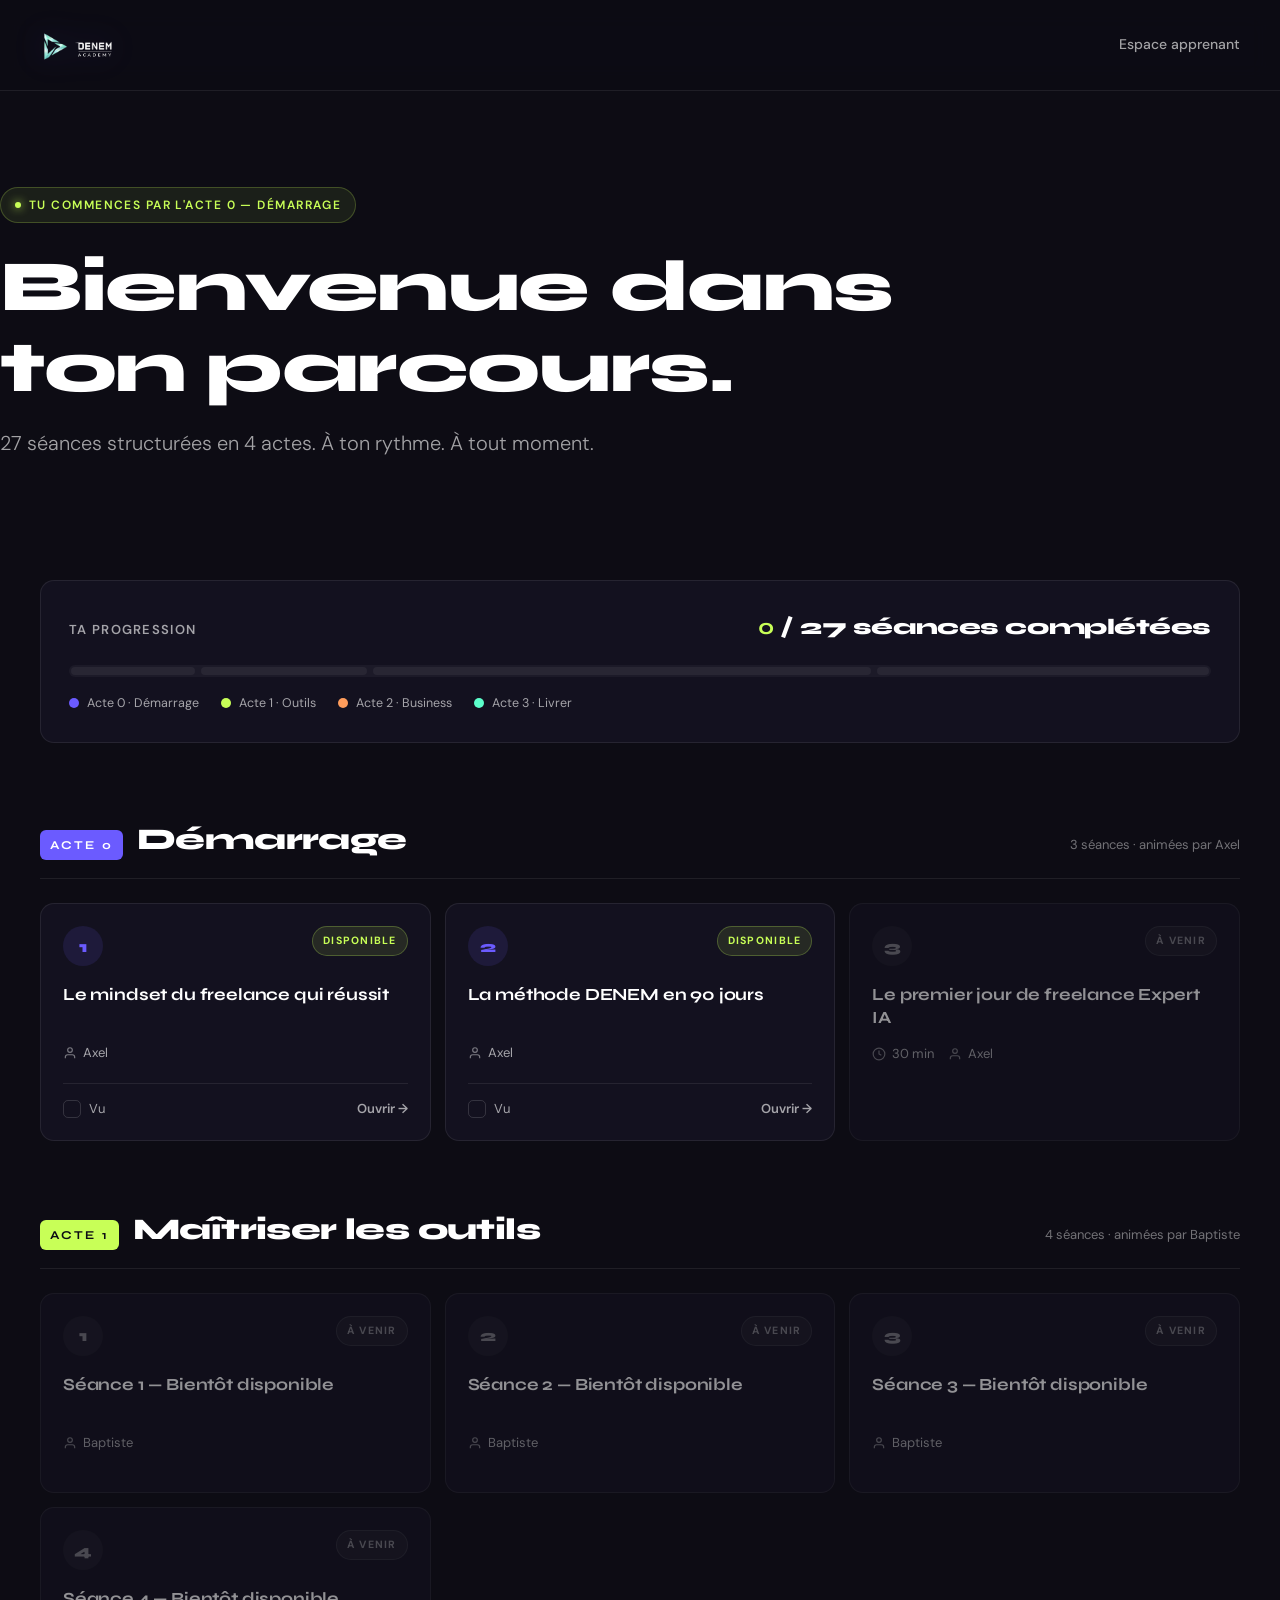
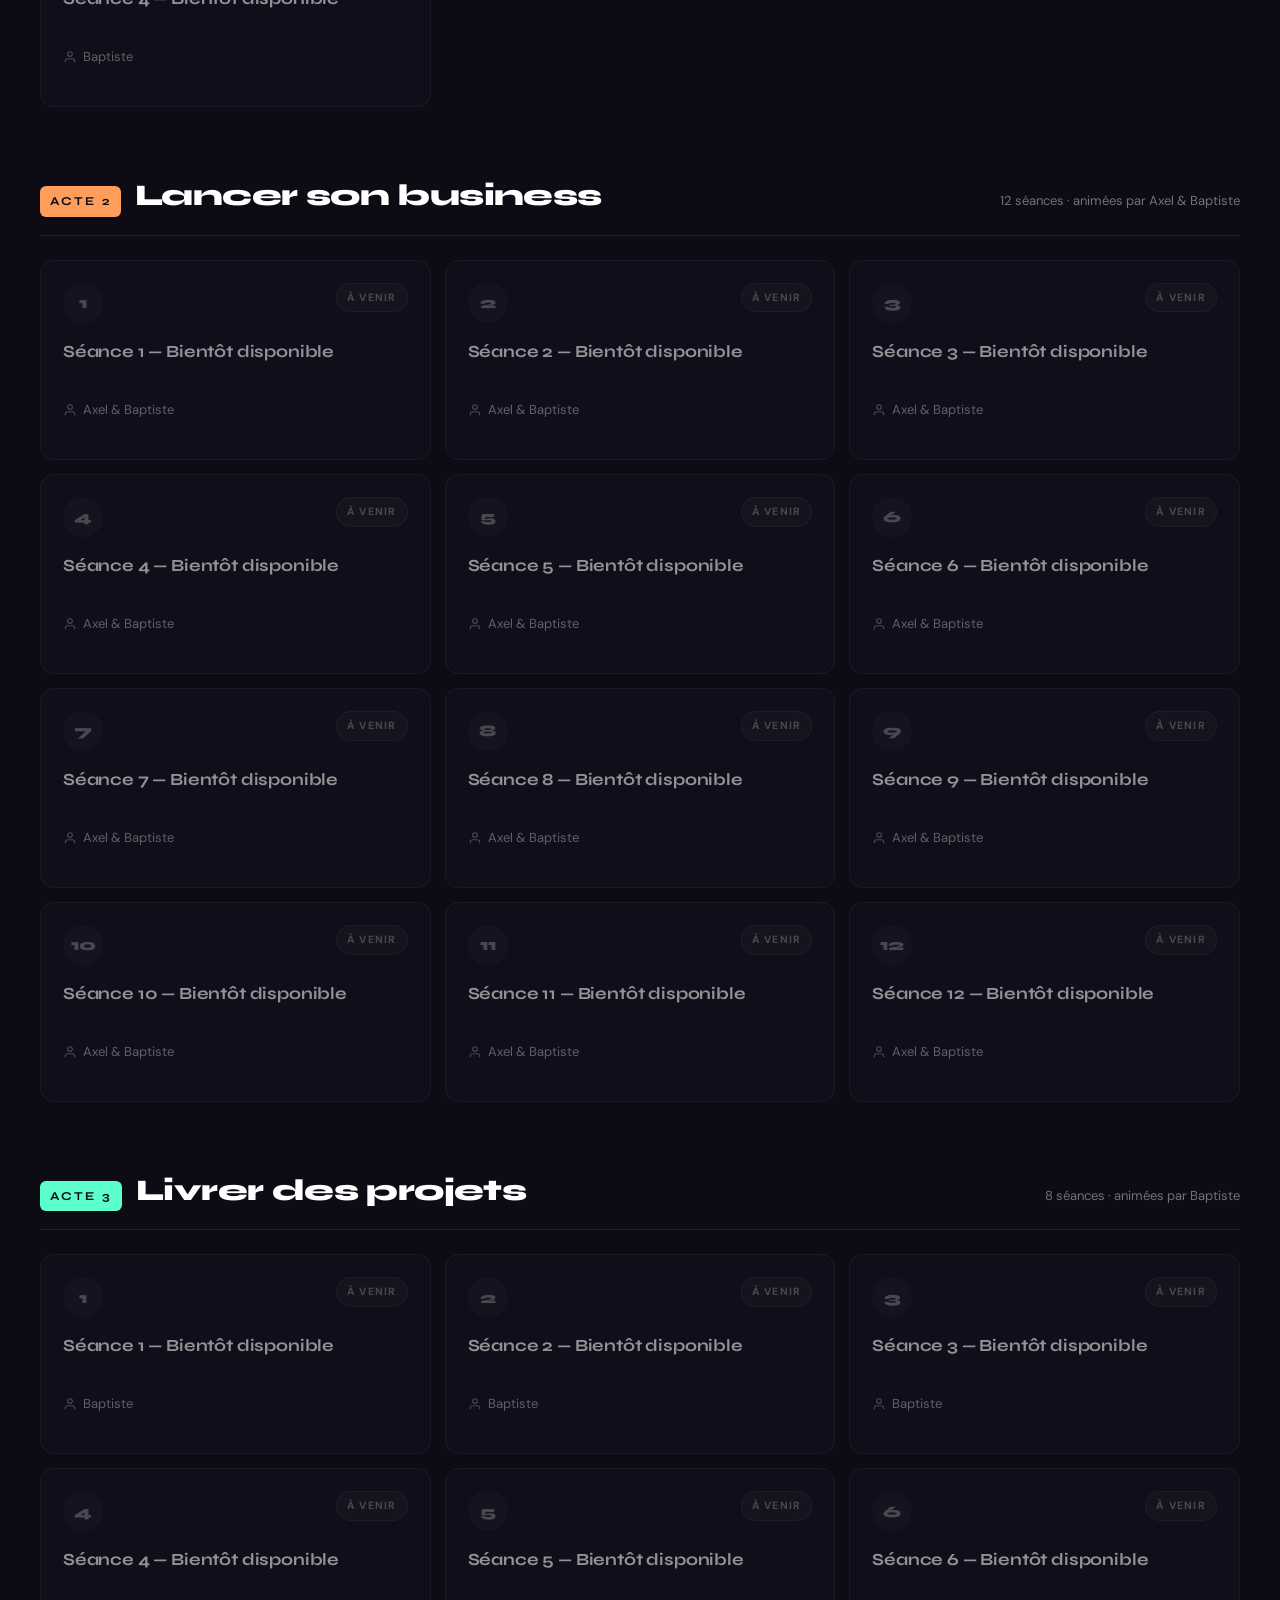
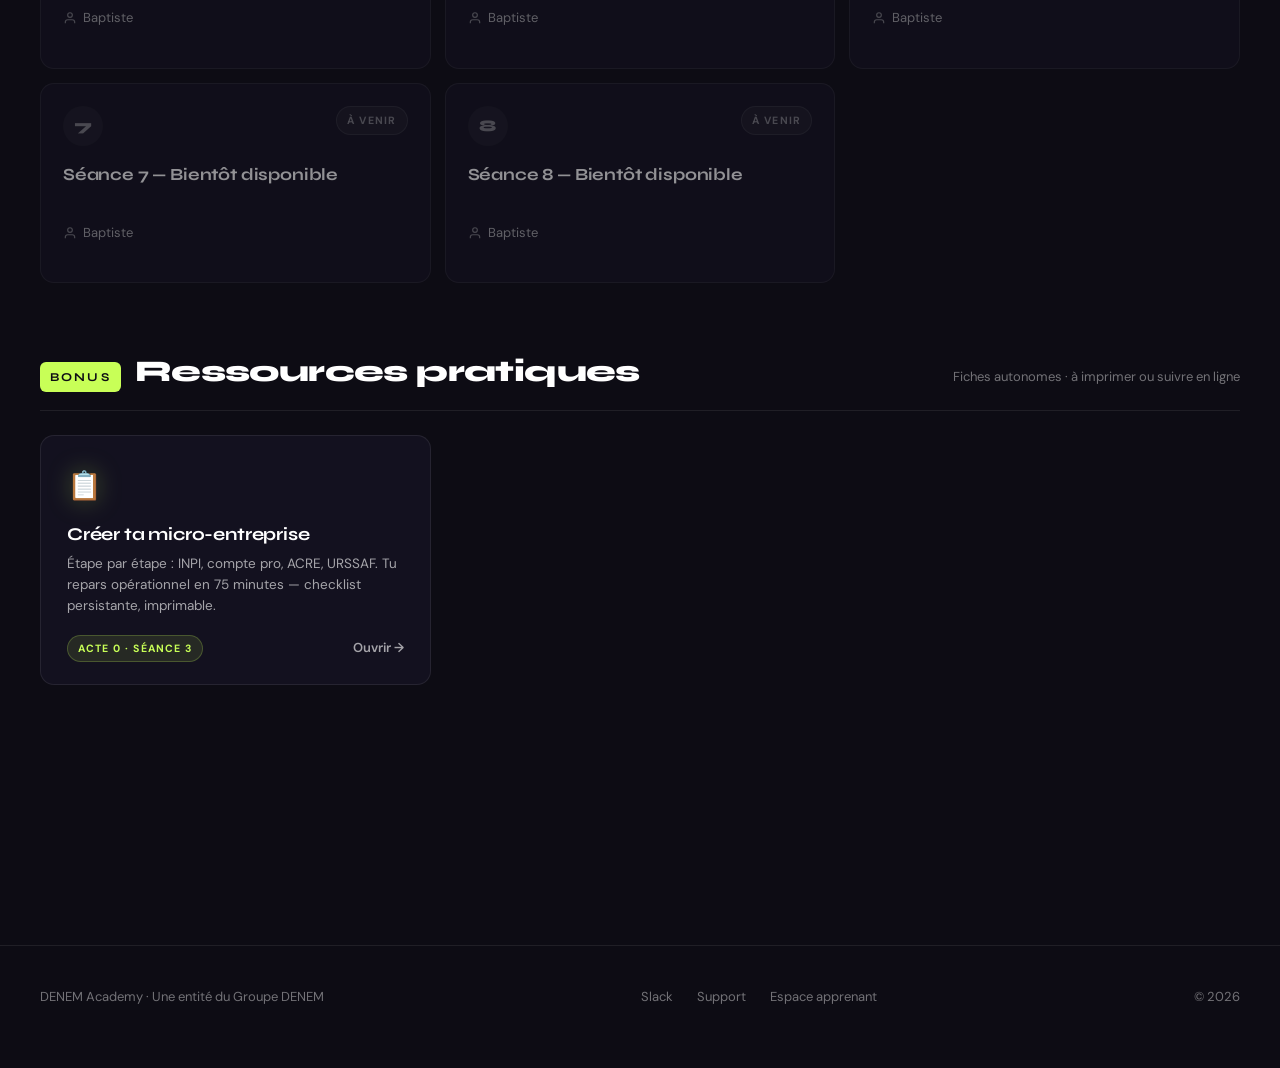
==== commit 71cadf5e: "Fiche pratique — Créer ta micro-entreprise et ton compte pro (Acte 0/Séance 3) Nouveau type de page " ====
--- a/index.html
+++ b/index.html
@@ -167,6 +167,28 @@
         <span class="acte-meta">8 séances · animées par Baptiste</span>
       </div>
       <div class="seance-grid" data-placeholders="acte-3" data-count="8" data-host="Baptiste"></div>
+    </div>
+
+    <!-- RESSOURCES PRATIQUES -->
+    <div class="ressources-home fade-up" id="ressources">
+      <div class="acte-head">
+        <div class="acte-head-left">
+          <span class="acte-num" style="background: var(--secondary); color: var(--bg);">Bonus</span>
+          <h2 class="acte-title">Ressources pratiques</h2>
+        </div>
+        <span class="acte-meta">Fiches autonomes · à imprimer ou suivre en ligne</span>
+      </div>
+      <div class="ressources-grid">
+        <a href="ressources/creation-microentreprise.html" class="ressource-home-card">
+          <span class="ressource-home-icon">📋</span>
+          <h3>Créer ta micro-entreprise</h3>
+          <p>Étape par étape : INPI, compte pro, ACRE, URSSAF. Tu repars opérationnel en 75 minutes — checklist persistante, imprimable.</p>
+          <div class="ressource-home-card-foot">
+            <span class="ressource-home-badge">Acte 0 · Séance 3</span>
+            <span class="ressource-home-cta">Ouvrir →</span>
+          </div>
+        </a>
+      </div>
     </div>
 
   </section>
--- a/assets/styles.css
+++ b/assets/styles.css
@@ -485,6 +485,96 @@
 }
 
 /* ============================================================
+   RESSOURCES (accueil)
+   ============================================================ */
+.ressources-home {
+  margin: 32px 0 80px;
+}
+.ressources-home .ressources-grid {
+  display: grid;
+  grid-template-columns: repeat(auto-fill, minmax(320px, 1fr));
+  gap: 14px;
+}
+.ressource-home-card {
+  display: flex;
+  flex-direction: column;
+  background: var(--card);
+  border: 1px solid var(--border);
+  border-radius: var(--radius);
+  padding: 26px 26px 22px;
+  position: relative;
+  transition: all .25s cubic-bezier(.4, 0, .2, 1);
+  text-decoration: none;
+  color: inherit;
+  overflow: hidden;
+}
+.ressource-home-card::before {
+  content: '';
+  position: absolute;
+  top: 0; left: 0; right: 0;
+  height: 3px;
+  background: var(--secondary);
+  transform: scaleX(0);
+  transform-origin: left;
+  transition: transform .35s cubic-bezier(.4, 0, .2, 1);
+}
+.ressource-home-card:hover {
+  border-color: rgba(200, 255, 87, 0.4);
+  background: var(--card-hover);
+  transform: translateY(-3px);
+}
+.ressource-home-card:hover::before { transform: scaleX(1); }
+.ressource-home-icon {
+  font-size: 28px;
+  margin-bottom: 14px;
+  display: inline-block;
+  filter: drop-shadow(0 0 12px rgba(200, 255, 87, 0.25));
+}
+.ressource-home-card h3 {
+  font-family: 'Syne', sans-serif;
+  font-weight: 700;
+  font-size: 18px;
+  margin-bottom: 10px;
+  color: var(--text);
+  letter-spacing: -0.01em;
+}
+.ressource-home-card p {
+  font-size: 13.5px;
+  color: var(--text-dim);
+  margin-bottom: 18px;
+  line-height: 1.55;
+  flex: 1;
+}
+.ressource-home-card-foot {
+  display: flex;
+  justify-content: space-between;
+  align-items: center;
+}
+.ressource-home-badge {
+  display: inline-flex;
+  align-items: center;
+  background: rgba(200, 255, 87, 0.10);
+  color: var(--secondary);
+  font-size: 10.5px;
+  font-weight: 700;
+  letter-spacing: 0.1em;
+  text-transform: uppercase;
+  padding: 4px 10px;
+  border-radius: 99px;
+  border: 1px solid rgba(200, 255, 87, 0.22);
+}
+.ressource-home-cta {
+  font-size: 13px;
+  font-weight: 600;
+  color: var(--text-dim);
+  transition: color .2s, transform .2s;
+}
+.ressource-home-card:hover .ressource-home-cta {
+  color: var(--secondary);
+  transform: translateX(2px);
+}
+
+/* ============================================================
    FOOTER
    ============================================================ */
 .site-footer {
